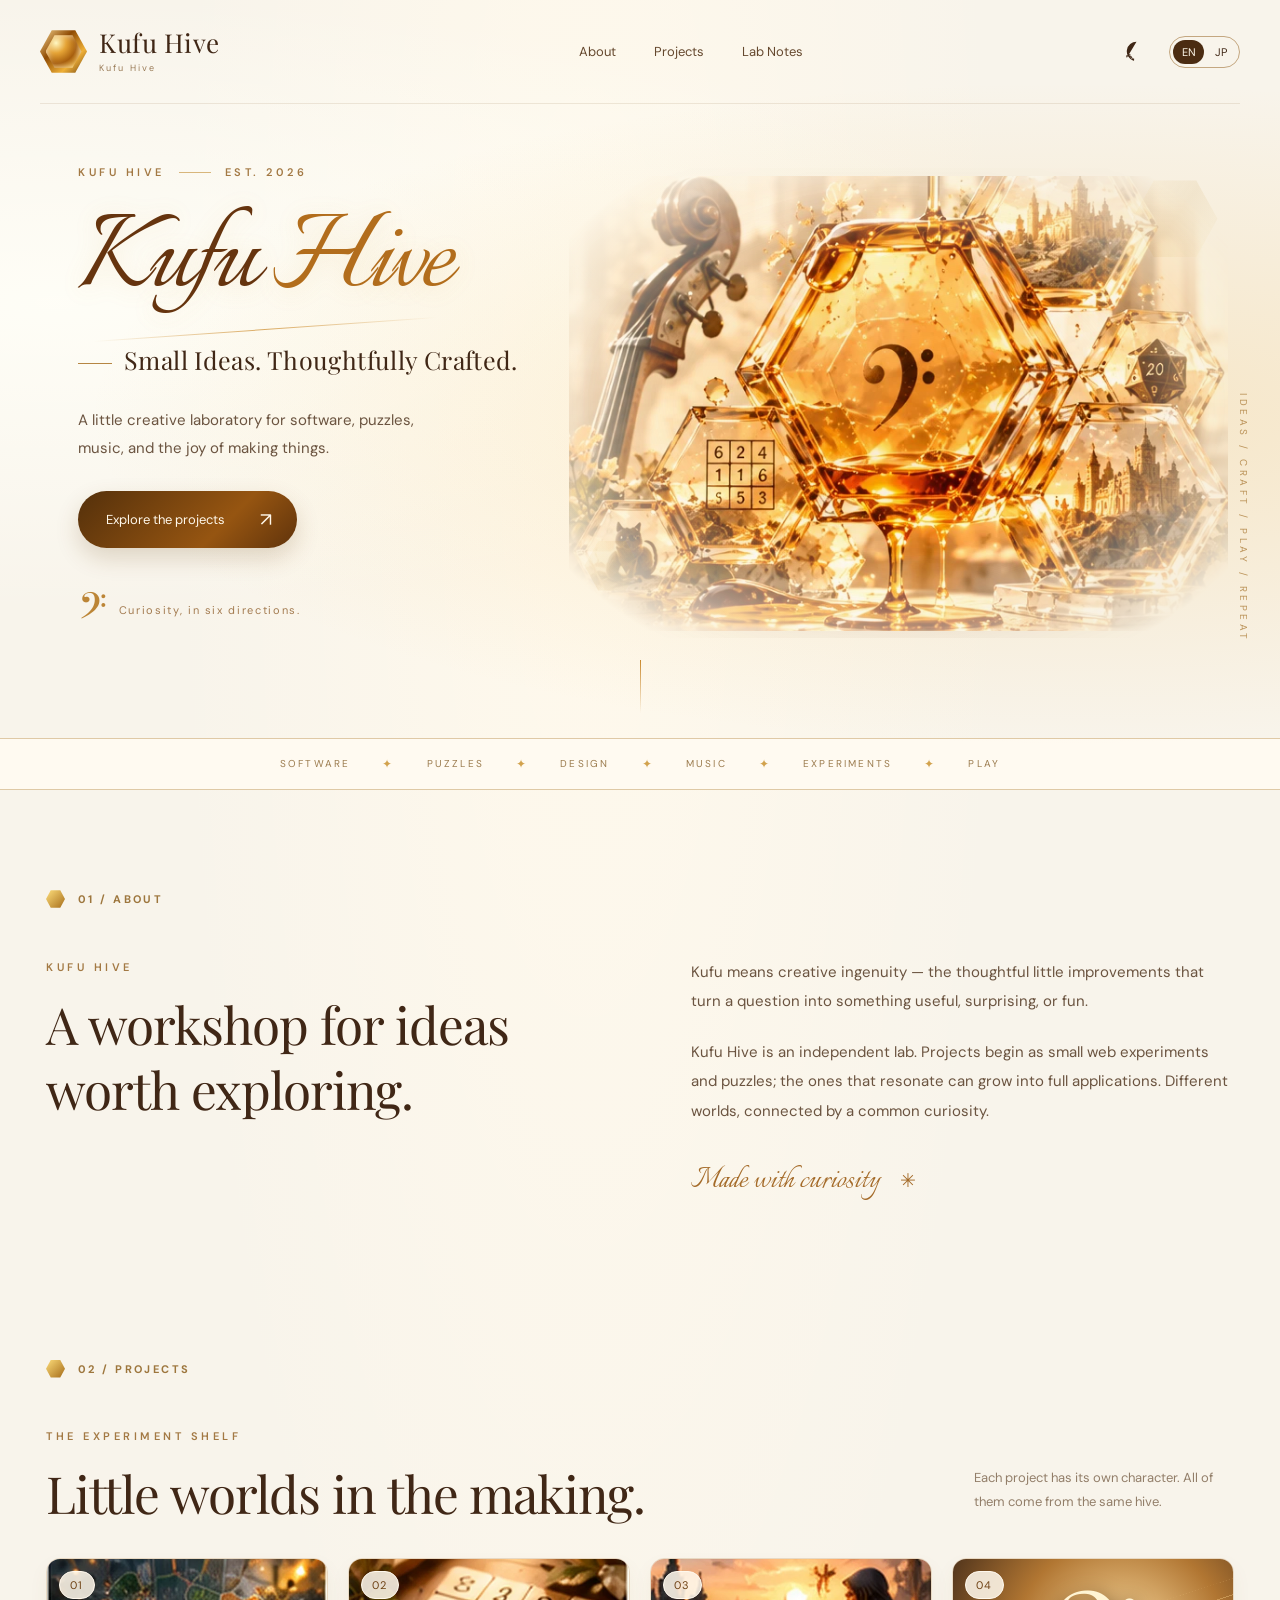
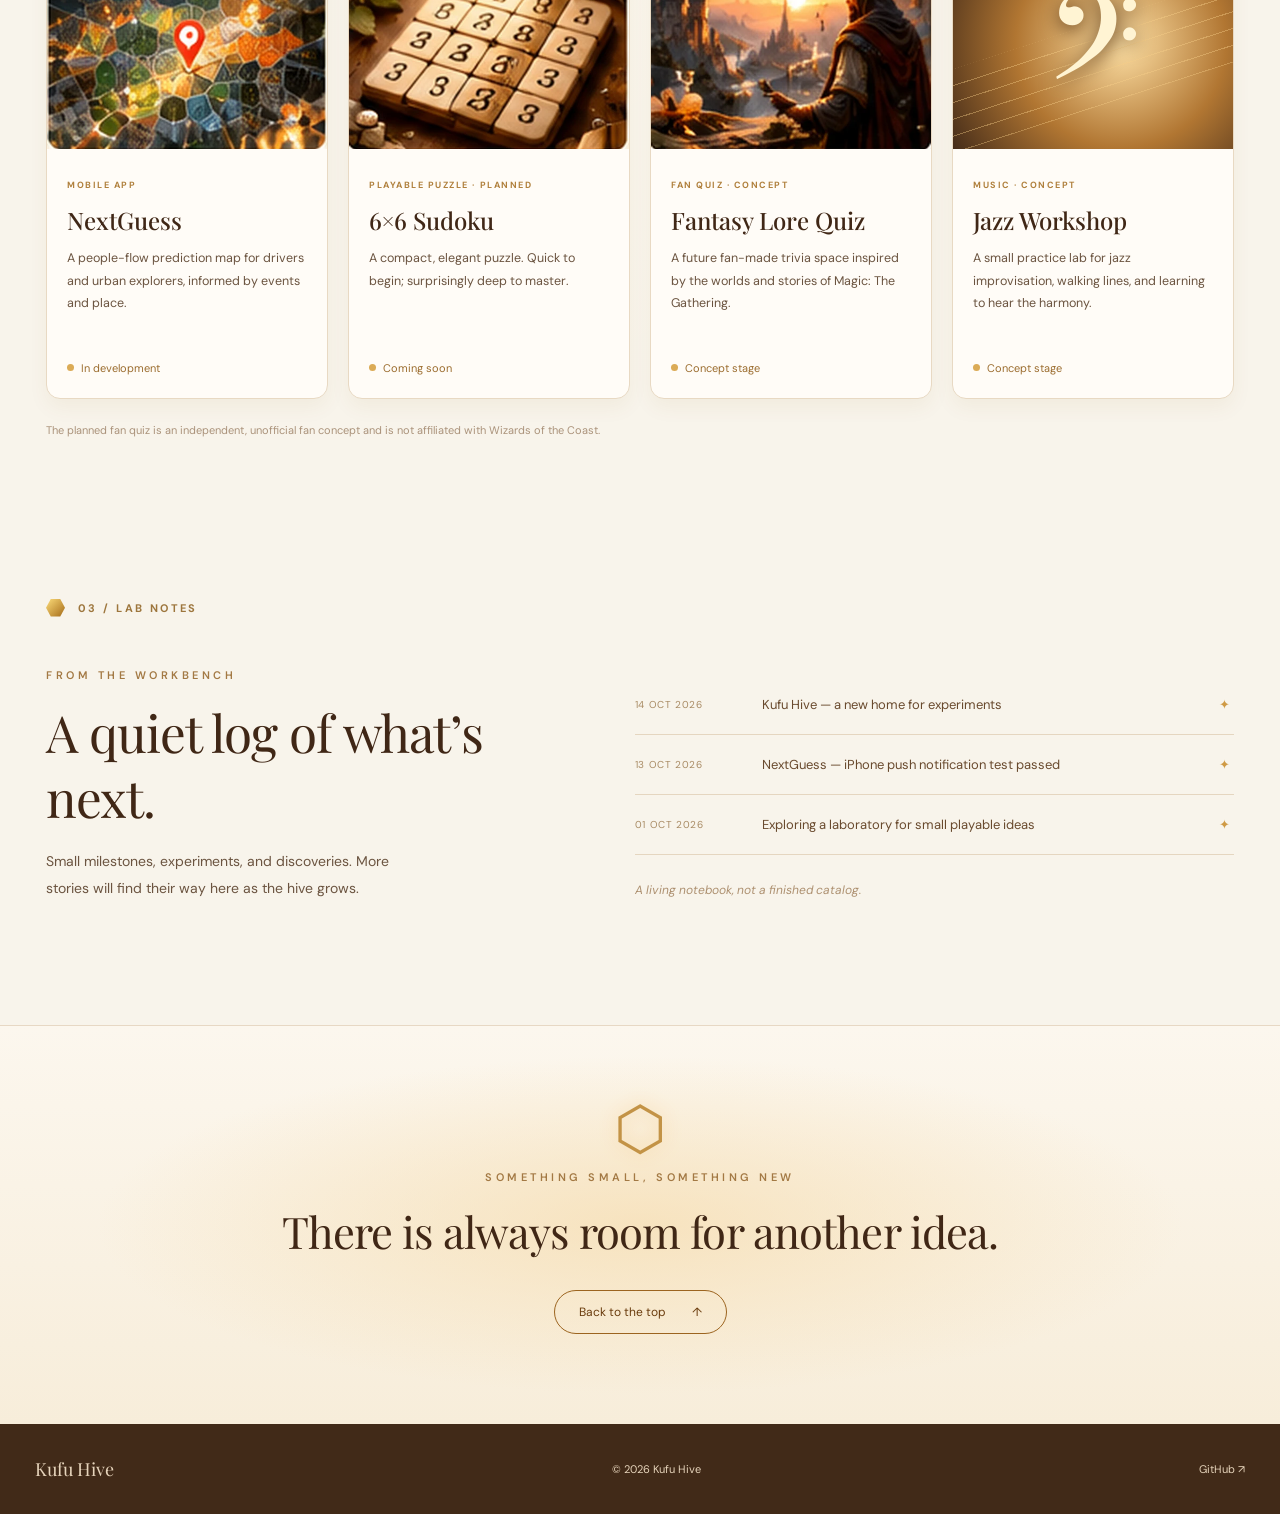
==== preview/index.html @ 60b76a2e "Unify preview site branding as Kufu Hive" ====
<!DOCTYPE html>

<html lang="en">
<head>
<meta charset="utf-8"/>
<meta content="width=device-width,initial-scale=1,viewport-fit=cover" name="viewport"/>
<meta content="#f8f3e9" name="theme-color"/>
<meta content="Kufu Hive — a small independent creative lab exploring software, puzzles, music, and play. By Kufu Hive." name="description"/>
<meta content="Kufu Hive — Small Ideas. Thoughtfully Crafted." property="og:title"/>
<meta content="Software, puzzles, music, and play, crafted with curiosity." property="og:description"/>
<title>Kufu Hive — Kufu Hive</title>
<link href="./style.css" rel="stylesheet"/>
<script defer="" src="./script.js"></script>
</head>
<body>
<a class="skip-link" href="#main">Skip to content</a>
<div class="site-wrap" id="top">
<header class="site-header">
<a aria-label="Kufu Hive Home" class="brand" href="#top">
<span aria-hidden="true" class="brand-mark"><span></span></span>
<span><span class="brand-name">Kufu Hive</span><small>Kufu Hive</small></span>
</a>
<nav aria-label="Primary navigation" class="top-nav">
<a class="translation-target" data-i18n="navAbout" data-jp="ラボについて" href="#about">About</a>
<a class="translation-target" data-i18n="navProjects" data-jp="作品" href="#projects">Projects</a>
<a class="translation-target" data-i18n="navNotes" data-jp="開発ノート" href="#notes">Lab Notes</a>
</nav>
<div class="header-actions">
<a aria-label="GitHub profile" class="github-link" href="https://github.com/anmi2" rel="noopener noreferrer" target="_blank"><svg aria-hidden="true" fill="currentColor" height="21" viewbox="0 0 24 24" width="21"><path d="M12 .9a11.1 11.1 0 0 0-3.5 21.63c.56.1.76-.24.76-.54v-2.12c-3.09.67-3.75-1.32-3.75-1.32-.5-1.28-1.24-1.62-1.24-1.62-1.01-.7.08-.69.08-.69 1.12.08 1.71 1.15 1.71 1.15 1 .1.17 1.53 1.16 1.89 1.53.2-.73.57-1.22 1.04-1.5-2.47-.28-5.07-1.23-5.07-5.49 0-1.21.43-2.2 1.14-2.98-.12-.28-.5-1.41.11-2.94 0 0 .93-.3 3.05 1.14a10.61 10.61 0 0 1 5.55 0c2.12-1.44 3.05-1.14 3.05-1.14.61 1.53.23 2.66.11 2.94.71.78 1.14 1.77 1.14 2.98 0 4.27-2.6 5.2-5.08 5.48.59.51 1.12 1.5 1.12 3.03v2.55c0 .3.2.65.77.54A11.1 11.1 0 0 0 12 .9Z"></path></svg></a>

<span aria-label="Hover or tap English text for Japanese translation" class="hint-caption" title="Hover or tap text to see its Japanese translation">EN · JP</span></div>
</header>
<main id="main">
<section aria-labelledby="hero-title" class="hero">
<div aria-hidden="true" class="hero-glow"></div>
<div class="hero-copy">
<p class="eyebrow">KUFU HIVE <span class="eyebrow-line"></span> EST. 2026</p>
<h1 class="script-logo" id="hero-title">Kufu <em>Hive</em><span aria-hidden="true" class="logo-tail"></span></h1>
<div class="tagline-line"><span></span><p aria-label="Small Ideas. Thoughtfully Crafted. — tap for Japanese translation" class="translation-target" data-jp="小さな発想を、丁寧に形にする" role="button" tabindex="0">Small Ideas. Thoughtfully Crafted.</p></div>
<p aria-label="A little creative laboratory for software, puzzles, music, and the joy of making things. — tap for Japanese translation" class="hero-intro translation-target" data-i18n="heroIntro" data-jp="ソフトウェア、パズル、音楽、ものづくりを楽しむ小さな創作実験室" role="button" tabindex="0">A little creative laboratory for software, puzzles, music, and the joy of making things.</p>
<a class="primary-cta" href="#projects"><span data-i18n="explore" title="作品を見る">Explore the projects</span><span aria-hidden="true">↗</span></a>
<p aria-label="𝄢 Curiosity, in six directions. — tap for Japanese translation" class="hero-annotation translation-target" data-jp="英語を主役に、日本語は小さな読み解きとして添えています" role="button" tabindex="0"><span aria-hidden="true" class="annotation-clef">𝄢</span> <span aria-label="Curiosity, in six directions. — tap for Japanese translation" class="translation-target" data-i18n="heroAnnotation" data-jp="好奇心は六方向へ" role="button" tabindex="0">Curiosity, in six directions.</span></p>
</div>
<div aria-label="Golden glass hexagons filled with amber honey, flowers, and a musical motif" class="hero-visual">
<div class="visual-halo"></div><img alt="Translucent amber glass hexagons with honey and a double bass scroll" fetchpriority="high" height="489" src="./assets/amber-hive-art.webp" width="708"/>
<span aria-hidden="true" class="visual-hex one"></span><span aria-hidden="true" class="visual-hex two"></span>
<p class="visual-side-note">IDEAS / CRAFT / PLAY / REPEAT</p>
</div>
<span aria-hidden="true" class="hero-bottom-line"></span>
</section>
<div aria-hidden="true" class="ticker"><span>SOFTWARE</span><i>✦</i><span>PUZZLES</span><i>✦</i><span>DESIGN</span><i>✦</i><span>MUSIC</span><i>✦</i><span>EXPERIMENTS</span><i>✦</i><span>PLAY</span></div>
<section aria-labelledby="about-title" class="section about" id="about">
<div class="section-label"><span aria-hidden="true" class="tiny-hex"></span><span>01 / <span aria-label="About — tap for Japanese translation" class="translation-target" data-i18n="navAbout" data-jp="ラボについて" role="button" tabindex="0">About</span></span></div>
<div class="about-grid">
<div><p class="overline">KUFU HIVE</p><h2 aria-label="A workshop for ideas worth exploring. — tap for Japanese translation" class="translation-target" data-i18n="aboutHeading" data-jp="探る価値のある発想を育てる工房" id="about-title" role="button" tabindex="0">A workshop for ideas worth exploring.</h2></div>
<div class="about-body"><p aria-label="Kufu means creative ingenuity — the thoughtful little improvements that turn a question into something useful, surprising, or fun. — tap for Japanese translation" class="translation-target" data-i18n="aboutP1" data-jp="「工夫」とは、問いを役立つものや意外な発見、遊びへ変えていく小さな知恵" role="button" tabindex="0">Kufu means creative ingenuity — the thoughtful little improvements that turn a question into something useful, surprising, or fun.</p><p aria-label="Kufu Hive is an independent lab. Projects begin as small web experiments and puzzles; the ones that resonate can grow into full applications. Different worlds, connected by a common curiosity. — tap for Japanese translation" class="translation-target" data-i18n="aboutP2" data-jp="Kufu Hiveは独立した実験室です。小さなWeb作品やパズルから始め、手応えのあるものをアプリへ。作品ごとに違う世界観を持ちながら、好奇心でつながっています" role="button" tabindex="0">Kufu Hive is an independent lab. Projects begin as small web experiments and puzzles; the ones that resonate can grow into full applications. Different worlds, connected by a common curiosity.</p><div class="about-signature">Made with curiosity <span aria-hidden="true">✳</span></div></div>
</div>
</section>
<section aria-labelledby="projects-title" class="section projects" id="projects">
<div class="section-label"><span aria-hidden="true" class="tiny-hex"></span><span>02 / <span aria-label="Projects — tap for Japanese translation" class="translation-target" data-i18n="navProjects" data-jp="作品" role="button" tabindex="0">Projects</span></span></div>
<div class="section-heading"><div><p aria-label="THE EXPERIMENT SHELF — tap for Japanese translation" class="overline translation-target" data-i18n="projectsOverline" data-jp="実験の棚" role="button" tabindex="0">THE EXPERIMENT SHELF</p><h2 aria-label="Little worlds in the making. — tap for Japanese translation" class="translation-target" data-i18n="projectsHeading" data-jp="生まれつつある小さな世界" id="projects-title" role="button" tabindex="0">Little worlds in the making.</h2></div><p aria-label="Each project has its own character. All of them come from the same hive. — tap for Japanese translation" class="translation-target" data-i18n="projectsSub" data-jp="それぞれ違う個性、同じ巣から生まれる作品" role="button" tabindex="0">Each project has its own character. All of them come from the same hive.</p></div>
<div class="project-grid">
<article class="project-card project-map"><div class="project-art"><img alt="A glowing city map and hexagonal location pattern" loading="lazy" src="./assets/nextguess.webp"/><span class="project-number">01</span></div><div class="project-info"><span aria-label="MOBILE APP — tap for Japanese translation" class="project-kind translation-target" data-i18n="kindApp" data-jp="モバイルアプリ" role="button" tabindex="0">MOBILE APP</span><h3 aria-label="NextGuess — tap for Japanese translation" class="translation-target" data-jp="人流予測" role="button" tabindex="0">NextGuess</h3><p aria-label="A people-flow prediction map for drivers and urban explorers, informed by events and place. — tap for Japanese translation" class="translation-target" data-i18n="nextguessDesc" data-jp="イベントを手がかりに、人の流れを予測する地図" role="button" tabindex="0">A people-flow prediction map for drivers and urban explorers, informed by events and place.</p><span class="status"><span class="dot"></span><span aria-label="In development — tap for Japanese translation" class="translation-target" data-i18n="inDevelopment" data-jp="開発中" role="button" tabindex="0">In development</span></span></div></article>
<article class="project-card project-sudoku"><div class="project-art"><img alt="A warm wooden number puzzle board" loading="lazy" src="./assets/sudoku.webp"/><span class="project-number">02</span></div><div class="project-info"><span aria-label="PLAYABLE PUZZLE · PLANNED — tap for Japanese translation" class="project-kind translation-target" data-i18n="kindPuzzle" data-jp="数独・企画中" role="button" tabindex="0">PLAYABLE PUZZLE · PLANNED</span><h3 aria-label="6×6 Sudoku — tap for Japanese translation" class="translation-target" data-jp="6×6数独" role="button" tabindex="0">6×6 Sudoku</h3><p aria-label="A compact, elegant puzzle. Quick to begin; surprisingly deep to master. — tap for Japanese translation" class="translation-target" data-i18n="sudokuDesc" data-jp="小さく始めて、深く考える6×6の数独" role="button" tabindex="0">A compact, elegant puzzle. Quick to begin; surprisingly deep to master.</p><span class="status"><span class="dot"></span><span aria-label="Coming soon — tap for Japanese translation" class="translation-target" data-i18n="comingSoon" data-jp="準備中" role="button" tabindex="0">Coming soon</span></span></div></article>
<article class="project-card project-quiz"><div class="project-art"><img alt="A fantasy landscape with a cloaked traveler" loading="lazy" src="./assets/mtg.webp"/><span class="project-number">03</span></div><div class="project-info"><span aria-label="FAN QUIZ · CONCEPT — tap for Japanese translation" class="project-kind translation-target" data-i18n="kindQuiz" data-jp="ファンクイズ・構想" role="button" tabindex="0">FAN QUIZ · CONCEPT</span><h3 aria-label="Fantasy Lore Quiz — tap for Japanese translation" class="translation-target" data-jp="ファンタジー世界観クイズ" role="button" tabindex="0">Fantasy Lore Quiz</h3><p aria-label="A future fan-made trivia space inspired by the worlds and stories of Magic: The Gathering. — tap for Japanese translation" class="translation-target" data-i18n="quizDesc" data-jp="MTGの物語と世界観を題材にした非公式クイズ構想" role="button" tabindex="0">A future fan-made trivia space inspired by the worlds and stories of Magic: The Gathering.</p><span class="status"><span class="dot"></span><span aria-label="Concept stage — tap for Japanese translation" class="translation-target" data-i18n="concept" data-jp="構想中" role="button" tabindex="0">Concept stage</span></span></div></article>
<article class="project-card project-music"><div class="project-art music-art"><span aria-hidden="true" class="large-clef">𝄢</span><span aria-hidden="true" class="staff"></span><span class="project-number">04</span></div><div class="project-info"><span aria-label="MUSIC · CONCEPT — tap for Japanese translation" class="project-kind translation-target" data-i18n="kindMusic" data-jp="音楽・構想" role="button" tabindex="0">MUSIC · CONCEPT</span><h3 aria-label="Jazz Workshop — tap for Japanese translation" class="translation-target" data-jp="ジャズ練習室" role="button" tabindex="0">Jazz Workshop</h3><p aria-label="A small practice lab for jazz improvisation, walking lines, and learning to hear the harmony. — tap for Japanese translation" class="translation-target" data-i18n="musicDesc" data-jp="ウォーキングベースと即興演奏を磨く練習室" role="button" tabindex="0">A small practice lab for jazz improvisation, walking lines, and learning to hear the harmony.</p><span class="status"><span class="dot"></span><span aria-label="Concept stage — tap for Japanese translation" class="translation-target" data-i18n="concept" data-jp="構想中" role="button" tabindex="0">Concept stage</span></span></div></article>
</div>
<p aria-label="The planned fan quiz is an independent, unofficial fan concept and is not affiliated with Wizards of the Coast. — tap for Japanese translation" class="project-disclaimer translation-target" data-i18n="fanNote" data-jp="このファンクイズ構想は非公式の個人企画であり、Wizards of the Coastとの提携はありません" role="button" tabindex="0">The planned fan quiz is an independent, unofficial fan concept and is not affiliated with Wizards of the Coast.</p>
</section>
<section aria-labelledby="notes-title" class="section notes" id="notes"><div class="section-label"><span aria-hidden="true" class="tiny-hex"></span><span>03 / <span aria-label="Lab Notes — tap for Japanese translation" class="translation-target" data-i18n="navNotes" data-jp="開発ノート" role="button" tabindex="0">Lab Notes</span></span></div><div class="notes-grid"><div><p aria-label="FROM THE WORKBENCH — tap for Japanese translation" class="overline translation-target" data-i18n="notesOverline" data-jp="作業机から" role="button" tabindex="0">FROM THE WORKBENCH</p><h2 aria-label="A quiet log of what’s next. — tap for Japanese translation" class="translation-target" data-i18n="notesHeading" data-jp="次の一歩を記録するノート" id="notes-title" role="button" tabindex="0">A quiet log of what’s next.</h2><p aria-label="Small milestones, experiments, and discoveries. More stories will find their way here as the hive grows. — tap for Japanese translation" class="translation-target" data-i18n="notesDescription" data-jp="小さな進捗と発見を記録していきます" role="button" tabindex="0">Small milestones, experiments, and discoveries. More stories will find their way here as the hive grows.</p></div><div class="notes-list"><div class="note"><time datetime="2026-10-14">14 OCT 2026</time><span aria-label="Kufu Hive — a new home for experiments — tap for Japanese translation" class="translation-target" data-i18n="note1" data-jp="実験の新しい拠点" role="button" tabindex="0">Kufu Hive — a new home for experiments</span><span aria-hidden="true" class="note-arrow">✦</span></div><div class="note"><time datetime="2026-10-13">13 OCT 2026</time><span aria-label="NextGuess — iPhone push notification test passed — tap for Japanese translation" class="translation-target" data-i18n="note2" data-jp="iPhone通知の実機検証成功" role="button" tabindex="0">NextGuess — iPhone push notification test passed</span><span aria-hidden="true" class="note-arrow">✦</span></div><div class="note"><time datetime="2026-10-01">01 OCT 2026</time><span aria-label="Exploring a laboratory for small playable ideas — tap for Japanese translation" class="translation-target" data-i18n="note3" data-jp="小さなWeb作品の実験室を構想" role="button" tabindex="0">Exploring a laboratory for small playable ideas</span><span aria-hidden="true" class="note-arrow">✦</span></div><p aria-label="A living notebook, not a finished catalog. — tap for Japanese translation" class="notes-foot translation-target" data-i18n="notesFoot" data-jp="完成品の目録ではなく、育っていく記録" role="button" tabindex="0">A living notebook, not a finished catalog.</p></div></div></section>
<section aria-label="Closing message" class="closing"><div aria-hidden="true" class="closing-honey">⬡</div><p class="overline">SOMETHING SMALL, SOMETHING NEW</p><h2 aria-label="There is always room for another idea. — tap for Japanese translation" class="translation-target" data-i18n="closingHeading" data-jp="次の発想を迎える余白" role="button" tabindex="0">There is always room for another idea.</h2><a class="secondary-cta" href="#top"><span data-i18n="backToTop" title="先頭に戻る">Back to the top</span> ↑</a></section>
</main>
<footer class="site-footer"><a class="footer-brand" href="#top">Kufu Hive</a><span>© 2026 Kufu Hive</span><a href="https://github.com/anmi2" rel="noopener noreferrer" target="_blank">GitHub ↗</a></footer>
</div>
</body>
</html>
---- preview/style.css ----
@import url('https://fonts.googleapis.com/css2?family=DM+Sans:wght@400;500;600;700&family=Italianno&family=Playfair+Display:wght@400;500;600&display=swap');
:root{--cream:#f8f4eb;--paper:#fffcf6;--cocoa:#402716;--text:#6b5440;--muted:#927e69;--line:#ddcbb1;--honey:#c9882c;--dark-honey:#7b430c;--amber:#f1b74e;--shadow:0 24px 70px rgba(113,68,26,.10);font-synthesis:none}
*{box-sizing:border-box}html{scroll-behavior:smooth}body{margin:0;background:var(--cream);color:var(--cocoa);font-family:'DM Sans',Arial,sans-serif;-webkit-font-smoothing:antialiased}button,a{font:inherit}a{color:inherit;text-decoration:none}button{cursor:pointer}img{display:block;max-width:100%}::selection{background:#f0c576;color:#3b2416}.skip-link{position:absolute;z-index:100;top:-80px;left:12px;background:white;padding:12px}.skip-link:focus{top:8px}.site-wrap{overflow:hidden;background:radial-gradient(ellipse at 46% 14%,#fff9ec 0%,transparent 43%),var(--cream)}
.site-header{position:relative;z-index:4;width:min(1320px,calc(100% - 80px));margin:auto;height:104px;display:flex;align-items:center;justify-content:space-between;border-bottom:1px solid rgba(121,80,38,.12);gap:26px}.brand{display:flex;gap:12px;align-items:center;min-width:215px}.brand-mark{position:relative;width:47px;aspect-ratio:1;display:grid;place-items:center;filter:drop-shadow(0 4px 6px #a8753448);clip-path:polygon(25% 5%,75% 5%,100% 50%,75% 95%,25% 95%,0% 50%);background:linear-gradient(135deg,#ffe09a,#8f4b04 38%,#efb037 70%,#60350c)}.brand-mark span{width:36px;height:36px;clip-path:inherit;background:radial-gradient(circle at 28% 25%,#fff8c3 0%,#e5a335 27%,#a75e0d 55%,#f7c655 82%);box-shadow:inset 0 0 8px white}.brand-name{font-family:'Playfair Display',Georgia,serif;font-size:26px;letter-spacing:.02em;display:block;line-height:1.1}.brand small{display:block;letter-spacing:.24em;font-size:9px;margin-top:5px;color:#997b57}.top-nav{display:flex;align-items:center;gap:38px;font-size:13px;color:#65482e}.top-nav a{border-bottom:1px solid transparent;padding:14px 0;transition:color .2s,border-color .2s}.top-nav a:hover,.top-nav a:focus-visible{color:var(--honey);border-color:var(--honey)}.header-actions{display:flex;align-items:center;gap:22px}.github-link{display:flex}.lang-switch{display:flex;border:1px solid #c4a780;border-radius:100px;padding:3px;gap:1px}.lang-switch button{border:0;background:transparent;color:var(--cocoa);font-size:11px;min-width:31px;padding:5px 8px;border-radius:50px}.lang-switch button[aria-pressed=true]{background:#4b2c12;color:#fff9eb}
.hero{position:relative;width:min(1400px,100%);margin:0 auto;min-height:620px;display:grid;grid-template-columns:44% 56%;align-items:center;padding:50px 4.1% 85px}.hero-glow{position:absolute;inset:-160px -30% -60px -25%;z-index:0;pointer-events:none;background:radial-gradient(ellipse at 70% 55%,rgba(240,183,79,.23),transparent 50%),radial-gradient(ellipse at 19% 42%,rgba(255,254,247,.95),transparent 44%)}.hero-copy{position:relative;z-index:2;padding:0 0 20px 2vw}.eyebrow,.overline{font-size:11px;letter-spacing:.32em;font-weight:600;color:#a37944}.eyebrow{display:flex;align-items:center;gap:14px}.eyebrow-line{display:inline-block;width:32px;height:1px;background:#d8b67b}.script-logo{position:relative;font-family:'Italianno','Brush Script MT',cursive;font-weight:400;font-size:clamp(90px,10vw,160px);line-height:.95;letter-spacing:-.035em;margin:24px 0 6px;white-space:nowrap;color:#66340e;text-shadow:0 3px 25px rgba(217,159,72,.18)}.script-logo em{font-style:normal;color:#b26d1c}.logo-tail{position:absolute;left:3%;bottom:-5px;width:70%;height:1px;transform:rotate(-4deg);background:linear-gradient(90deg,transparent,#daaa62,transparent)}.tagline-line{display:flex;align-items:center;gap:12px}.tagline-line>span{width:34px;height:1px;background:#b68643;flex:none}.tagline-line p{font-family:'Playfair Display',Georgia,serif;font-size:clamp(17px,2vw,25px);margin:12px 0 20px;letter-spacing:.015em}.hero-intro{max-width:360px;font-size:15px;line-height:1.9;color:var(--text);margin:10px 0 28px}.primary-cta{display:inline-flex;align-items:center;gap:35px;padding:16px 25px 16px 28px;color:#fff8eb;border-radius:100px;background:linear-gradient(135deg,#54300b,#965511 65%,#60330b);box-shadow:0 10px 23px #6b400b30;transition:transform .2s,box-shadow .2s;font-size:13px}.primary-cta:hover{transform:translateY(-3px);box-shadow:0 15px 30px #6b400b48}.primary-cta span:last-child{font-size:19px}.hero-annotation{display:flex;align-items:center;gap:10px;color:#a37b50;font-size:11px;letter-spacing:.15em;margin:40px 0 0}.annotation-clef{font-size:45px;color:#bc8536;line-height:1}.hero-visual{position:relative;z-index:1;min-width:0;display:flex;align-items:center;justify-content:center;height:490px}.visual-halo{position:absolute;inset:5% 0;border-radius:50%;background:radial-gradient(ellipse,#f3cc8373 0,transparent 67%);filter:blur(16px)}.hero-visual img{position:relative;width:100%;max-width:770px;height:470px;object-fit:contain;filter:drop-shadow(0 25px 33px rgba(119,75,22,.14));mix-blend-mode:multiply;mask-image:radial-gradient(ellipse 61% 62% at center,#000 51%,transparent 100%)}.visual-hex{position:absolute;clip-path:polygon(25% 5%,75% 5%,100% 50%,75% 95%,25% 95%,0 50%);border:0;background:linear-gradient(125deg,#ffebbb55,#c68d2940,#fff7d044);opacity:.4}.visual-hex.one{width:85px;height:85px;top:18px;right:10px}.visual-hex.two{width:55px;height:55px;bottom:55px;left:15px}.visual-side-note{position:absolute;right:-5%;top:48%;writing-mode:vertical-rl;font-size:10px;letter-spacing:.35em;color:#bb9359}.hero-bottom-line{position:absolute;bottom:25px;left:50%;width:1px;height:53px;background:linear-gradient(var(--honey),transparent)}
.ticker{display:flex;gap:clamp(13px,2.5vw,45px);align-items:center;justify-content:center;white-space:nowrap;overflow:hidden;border-top:1px solid #dfc9a6;border-bottom:1px solid #dfc9a6;padding:17px 24px;background:#fffaf1;color:#9b7b4e;font-size:10px;letter-spacing:.22em}.ticker i{font-style:normal;color:#d2a24d;font-size:12px}
.section{max-width:1260px;margin:auto;padding:100px 36px 50px;scroll-margin-top:35px}.section-label{display:flex;align-items:center;gap:13px;font-size:11px;text-transform:uppercase;letter-spacing:.22em;font-weight:700;color:#9d763d;margin-bottom:40px}.tiny-hex{width:19px;aspect-ratio:1;clip-path:polygon(25% 4%,75% 4%,100% 50%,75% 96%,25% 96%,0 50%);background:linear-gradient(135deg,#ffdf7c,#a46a17)}.about-grid{display:grid;grid-template-columns:1fr 1fr;gap:clamp(45px,8vw,160px)}h2{font-family:'Playfair Display',Georgia,serif;font-weight:400;font-size:clamp(34px,4vw,55px);line-height:1.27;letter-spacing:-.02em;margin:18px 0}.about-body{padding-top:9px;font-size:15px;color:var(--text);line-height:1.95}.about-body p{margin:0 0 22px}.about-signature{font-family:'Italianno',cursive;font-size:34px;color:#a46a28;margin-top:20px}.about-signature span{font:19px sans-serif;margin-left:14px}
.projects{padding-top:95px}.section-heading{display:flex;align-items:end;justify-content:space-between;gap:30px;margin-bottom:32px}.section-heading h2{margin-bottom:0}.section-heading>p{max-width:260px;color:var(--muted);font-size:13px;line-height:1.8}.project-grid{display:grid;grid-template-columns:repeat(4,minmax(0,1fr));gap:20px}.project-card{overflow:hidden;border-radius:14px;background:#fffcf7;border:1px solid #e8d9c3;box-shadow:0 9px 20px rgba(131,83,26,.055);transition:transform .2s,box-shadow .2s}.project-card:hover{transform:translateY(-5px);box-shadow:var(--shadow)}.project-art{height:190px;position:relative;overflow:hidden;background:#cfb38a}.project-art img{width:100%;height:100%;object-fit:cover;transition:transform .4s}.project-card:hover img{transform:scale(1.055)}.project-number{position:absolute;top:12px;left:12px;background:#fff8ecde;border:1px solid #fff8ed;border-radius:40px;padding:6px 10px;font-size:11px;color:#6e4114;letter-spacing:.12em}.project-info{padding:23px 20px 22px}.project-kind{font-size:9px;letter-spacing:.17em;font-weight:700;color:#b0803d}.project-info h3{font-family:'Playfair Display',Georgia,serif;font-size:24px;font-weight:500;margin:11px 0}.project-info p{font-size:12.5px;color:var(--text);line-height:1.8;min-height:90px;margin:0 0 18px}.status{display:inline-flex;align-items:center;gap:7px;color:#9b6c2e;font-size:11px}.dot{width:7px;height:7px;border-radius:50%;background:#dbab56}.music-art{background:radial-gradient(circle at 60% 44%,#ffe2a7,#b17632 53%,#452c19);display:grid;place-items:center}.large-clef{font-family:Georgia,serif;font-size:150px;color:#fff4d3;z-index:1;text-shadow:0 4px 19px #63401c}.staff{position:absolute;left:-10%;top:35%;width:120%;height:80px;transform:rotate(-18deg);background:repeating-linear-gradient(to bottom,transparent 0 15px,#f7cf8965 15px 16px)}.project-disclaimer{font-size:11px;color:#aa927a;margin-top:24px}
.notes{padding-bottom:110px}.notes-grid{display:grid;grid-template-columns:1fr 1.3fr;gap:clamp(45px,10vw,130px)}.notes-grid>div:first-child>p:not(.overline){max-width:360px;color:var(--text);font-size:14px;line-height:1.9}.notes-list{padding-top:18px}.note{display:grid;grid-template-columns:115px 1fr 15px;align-items:center;gap:12px;border-bottom:1px solid #e5d6c0;padding:21px 0;color:#694a2e;font-size:13px}.note time{font-size:10px;letter-spacing:.06em;color:#a88a63}.note-arrow{color:#cf9a45}.notes-foot{font-size:12px;font-style:italic;color:#ad9070;margin-top:27px}
.closing{text-align:center;position:relative;padding:73px 20px 90px;background:radial-gradient(ellipse at center,#f6ddb0b9,transparent 60%),linear-gradient(#fcf7ee,#f7edda);border-top:1px solid #e7d8c4}.closing-honey{font-size:60px;color:#c39346;line-height:1;margin-bottom:10px;text-shadow:0 0 18px #f8d39a}.closing h2{font-size:clamp(29px,3.4vw,46px);margin:20px 0 30px}.secondary-cta{display:inline-flex;align-items:center;gap:26px;padding:13px 24px;border:1px solid #9c641f;border-radius:60px;font-size:12px;color:#6a3c0d;transition:background .2s}.secondary-cta:hover{background:#fff2d8}.site-footer{display:flex;justify-content:space-between;align-items:center;gap:15px;padding:33px max(35px,calc((100vw - 1250px)/2));background:#412a18;color:#e6d4bb;font-size:11px}.footer-brand{font-family:'Playfair Display',Georgia,serif;font-size:18px}.footer-brand span{font-family:'DM Sans',Arial,sans-serif;font-size:10px;letter-spacing:.08em;color:#b59a79}
@media(max-width:1050px){.site-header{width:calc(100% - 52px)}.top-nav{gap:19px}.hero{grid-template-columns:48% 52%;min-height:560px}.hero-visual{height:430px}.hero-visual img{height:420px}.script-logo{font-size:clamp(80px,10.5vw,130px)}.project-grid{grid-template-columns:repeat(2,minmax(0,1fr))}.project-info p{min-height:60px}.project-art{height:220px}}
@media(max-width:700px){.site-header{width:calc(100% - 32px);height:auto;min-height:84px;flex-wrap:wrap;padding:16px 0 13px;gap:12px}.brand{min-width:0}.brand-mark{width:36px}.brand-mark span{width:28px;height:28px}.brand-name{font-size:21px}.brand small{font-size:8px}.header-actions{gap:13px}.top-nav{order:3;width:100%;justify-content:center;gap:26px;border-top:1px solid #e4d4ba;padding:5px 0 0}.top-nav a{padding:7px 0;font-size:12px}.hero{display:flex;flex-direction:column;padding:54px 18px 54px;min-height:0}.hero-copy{padding:0 5px;width:100%;max-width:540px}.eyebrow{font-size:9px}.script-logo{font-size:clamp(86px,17vw,132px);margin-top:16px}.tagline-line p{font-size:19px}.hero-intro{font-size:14px;max-width:480px}.hero-annotation{margin:22px 0 0}.hero-visual{margin:0;width:100%;height:auto;min-height:285px}.hero-visual img{height:auto;max-height:430px;width:100%}.visual-side-note{right:0;font-size:8px}.hero-bottom-line{bottom:0;height:30px}.ticker{justify-content:flex-start;gap:25px;padding:14px 15px;font-size:9px}.section{padding:70px 22px 34px}.section-label{margin-bottom:22px}.about-grid,.notes-grid{grid-template-columns:1fr;gap:16px}.about-body{padding-top:0}.section-heading{align-items:start;flex-direction:column;gap:5px}.section-heading>p{max-width:none;margin:0 0 14px}.projects{padding-top:70px}.notes{padding-bottom:70px}.note{grid-template-columns:95px 1fr 11px;gap:7px;font-size:12px}.note time{font-size:9px}.site-footer{padding:30px 22px;flex-wrap:wrap}.footer-brand{width:100%}}
@media(max-width:460px){.project-grid{grid-template-columns:1fr;gap:16px}.project-art{height:210px}.project-info p{min-height:0}.script-logo{font-size:clamp(78px,19vw,100px)}.tagline-line p{font-size:16px}.hero{padding-top:43px}.hero-visual{min-height:225px}.github-link svg{width:18px}.lang-switch button{min-width:27px;padding:5px}.top-nav{gap:17px}.brand-name{font-size:19px}.header-actions{gap:9px}.section{padding-left:20px;padding-right:20px}.closing{padding:62px 20px 72px}}
@media(prefers-reduced-motion:reduce){html{scroll-behavior:auto}*,*::before,*::after{transition:none!important;animation:none!important}}

/* V4: global language switch; no per-text translation overlays. */
.lang-switch{flex:none}
.lang-switch button:focus-visible{outline:2px solid #b58032;outline-offset:3px}
html[lang="ja"] body{font-family:'DM Sans',-apple-system,BlinkMacSystemFont,'Hiragino Kaku Gothic ProN','Noto Sans JP',sans-serif}
html[lang="ja"] .project-info p{line-height:1.9}
html[lang="ja"] .hero-intro{line-height:2}
@media(max-width:700px){.lang-switch button{min-width:30px}}
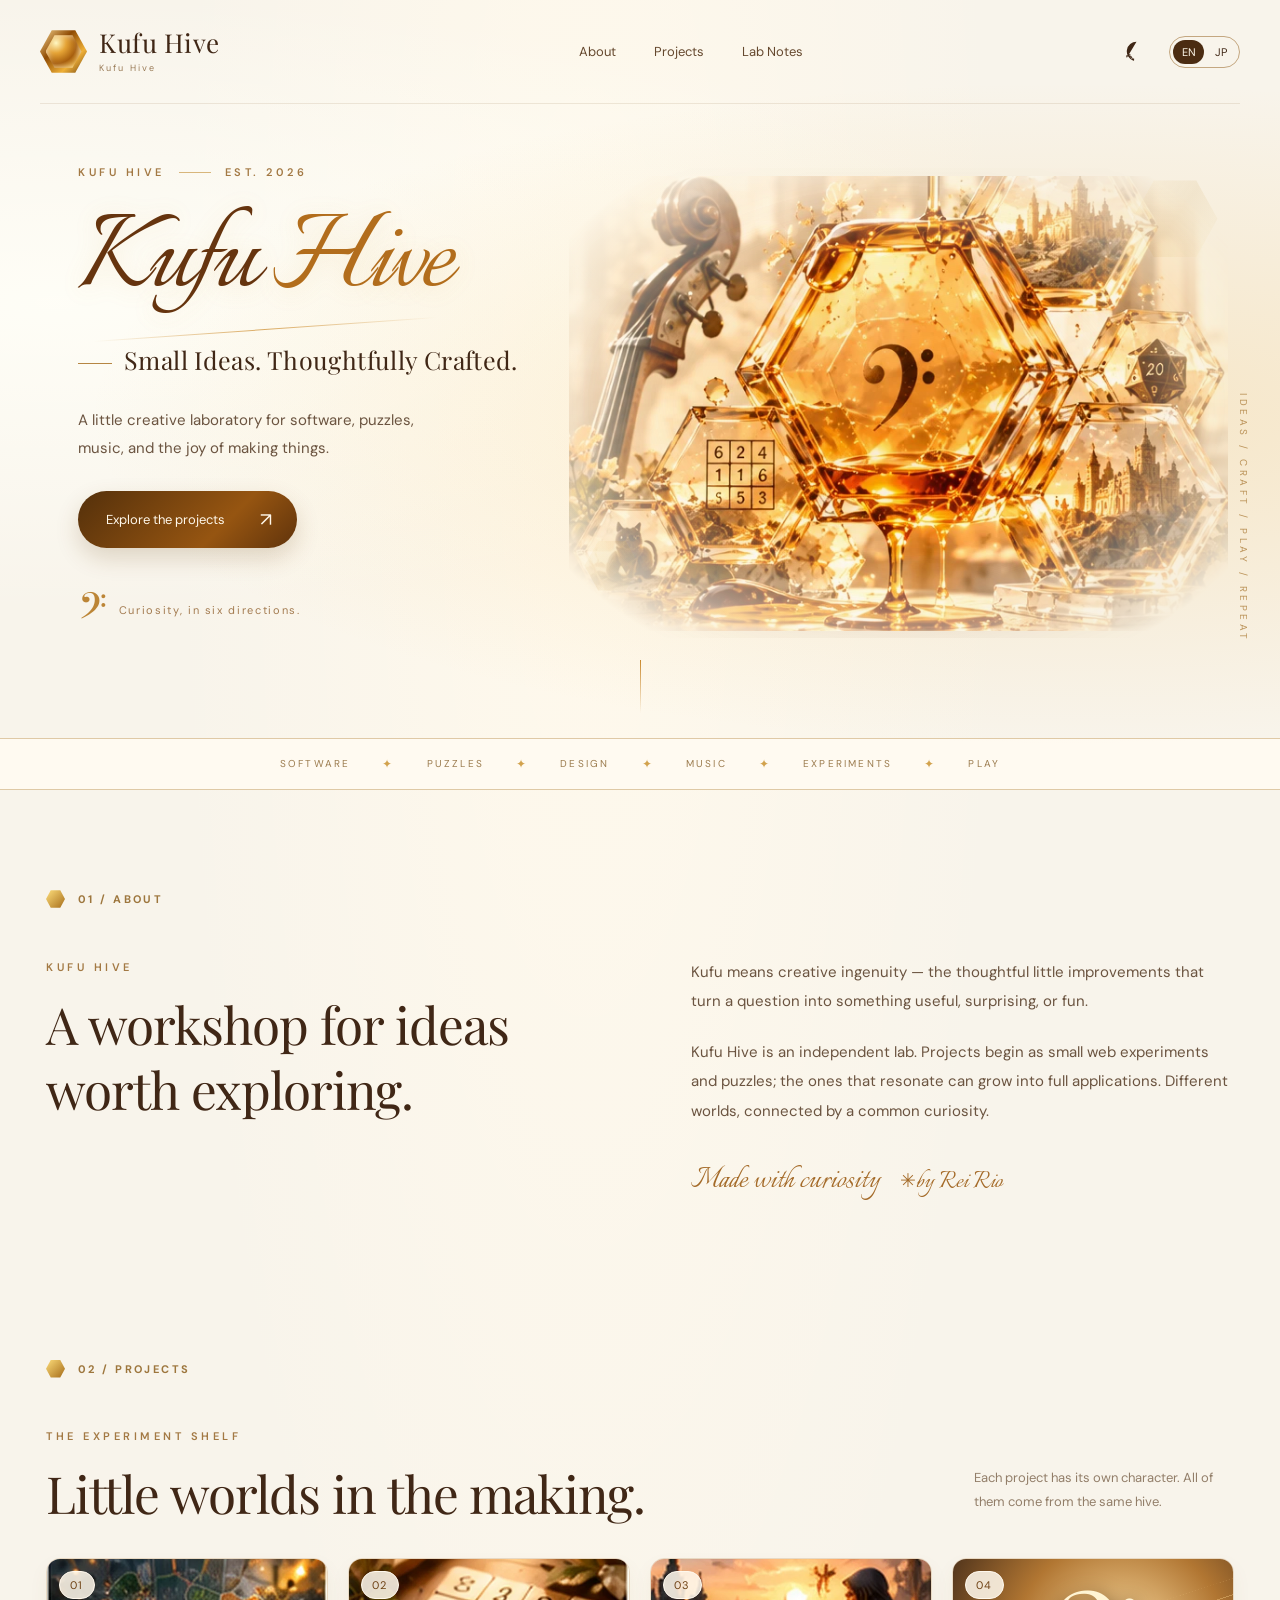
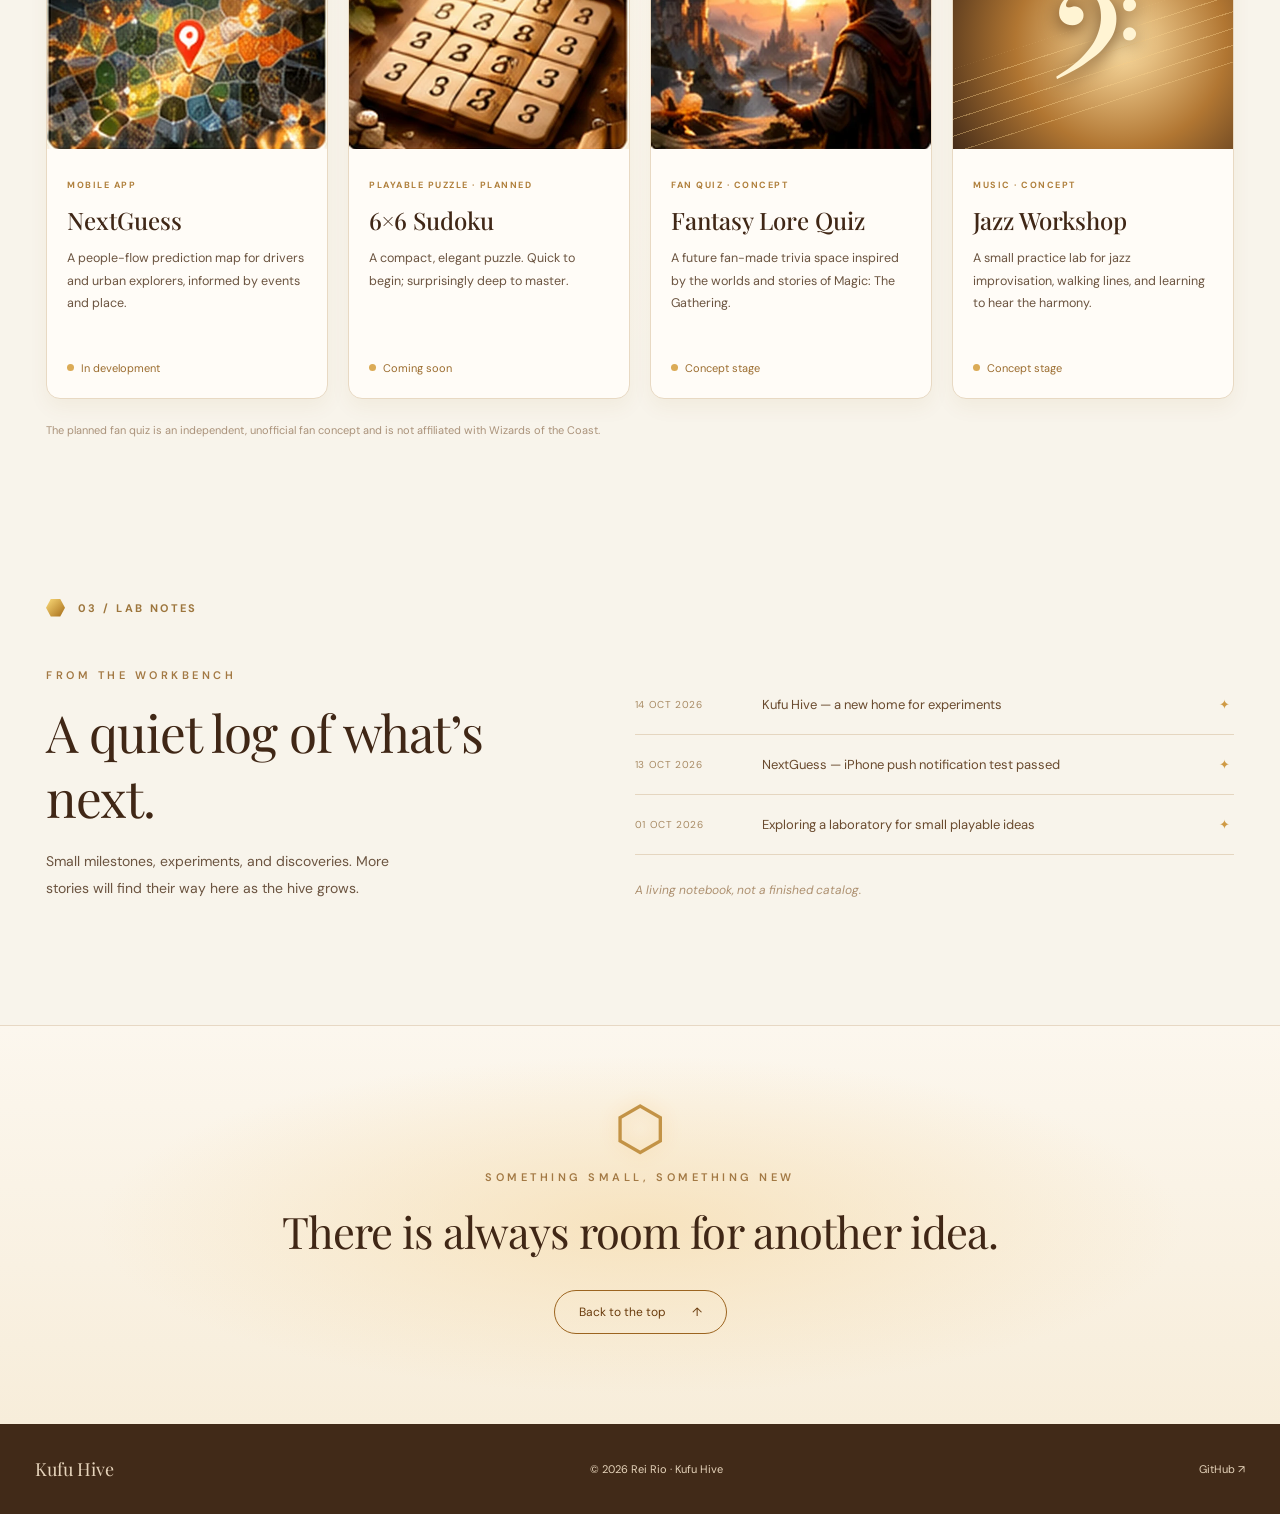
==== commit 41e212bc: "Credit Rei Rio as Kufu Hive creator" ====
--- a/preview/index.html
+++ b/preview/index.html
@@ -53,7 +53,7 @@
 <div class="section-label"><span aria-hidden="true" class="tiny-hex"></span><span>01 / <span aria-label="About — tap for Japanese translation" class="translation-target" data-i18n="navAbout" data-jp="ラボについて" role="button" tabindex="0">About</span></span></div>
 <div class="about-grid">
 <div><p class="overline">KUFU HIVE</p><h2 aria-label="A workshop for ideas worth exploring. — tap for Japanese translation" class="translation-target" data-i18n="aboutHeading" data-jp="探る価値のある発想を育てる工房" id="about-title" role="button" tabindex="0">A workshop for ideas worth exploring.</h2></div>
-<div class="about-body"><p aria-label="Kufu means creative ingenuity — the thoughtful little improvements that turn a question into something useful, surprising, or fun. — tap for Japanese translation" class="translation-target" data-i18n="aboutP1" data-jp="「工夫」とは、問いを役立つものや意外な発見、遊びへ変えていく小さな知恵" role="button" tabindex="0">Kufu means creative ingenuity — the thoughtful little improvements that turn a question into something useful, surprising, or fun.</p><p aria-label="Kufu Hive is an independent lab. Projects begin as small web experiments and puzzles; the ones that resonate can grow into full applications. Different worlds, connected by a common curiosity. — tap for Japanese translation" class="translation-target" data-i18n="aboutP2" data-jp="Kufu Hiveは独立した実験室です。小さなWeb作品やパズルから始め、手応えのあるものをアプリへ。作品ごとに違う世界観を持ちながら、好奇心でつながっています" role="button" tabindex="0">Kufu Hive is an independent lab. Projects begin as small web experiments and puzzles; the ones that resonate can grow into full applications. Different worlds, connected by a common curiosity.</p><div class="about-signature">Made with curiosity <span aria-hidden="true">✳</span></div></div>
+<div class="about-body"><p aria-label="Kufu means creative ingenuity — the thoughtful little improvements that turn a question into something useful, surprising, or fun. — tap for Japanese translation" class="translation-target" data-i18n="aboutP1" data-jp="「工夫」とは、問いを役立つものや意外な発見、遊びへ変えていく小さな知恵" role="button" tabindex="0">Kufu means creative ingenuity — the thoughtful little improvements that turn a question into something useful, surprising, or fun.</p><p aria-label="Kufu Hive is an independent lab. Projects begin as small web experiments and puzzles; the ones that resonate can grow into full applications. Different worlds, connected by a common curiosity. — tap for Japanese translation" class="translation-target" data-i18n="aboutP2" data-jp="Kufu Hiveは独立した実験室です。小さなWeb作品やパズルから始め、手応えのあるものをアプリへ。作品ごとに違う世界観を持ちながら、好奇心でつながっています" role="button" tabindex="0">Kufu Hive is an independent lab. Projects begin as small web experiments and puzzles; the ones that resonate can grow into full applications. Different worlds, connected by a common curiosity.</p><div class="about-signature">Made with curiosity <span aria-hidden="true">✳</span><small class="creator-credit">by Rei Rio</small></div></div>
 </div>
 </section>
 <section aria-labelledby="projects-title" class="section projects" id="projects">
@@ -70,7 +70,7 @@
 <section aria-labelledby="notes-title" class="section notes" id="notes"><div class="section-label"><span aria-hidden="true" class="tiny-hex"></span><span>03 / <span aria-label="Lab Notes — tap for Japanese translation" class="translation-target" data-i18n="navNotes" data-jp="開発ノート" role="button" tabindex="0">Lab Notes</span></span></div><div class="notes-grid"><div><p aria-label="FROM THE WORKBENCH — tap for Japanese translation" class="overline translation-target" data-i18n="notesOverline" data-jp="作業机から" role="button" tabindex="0">FROM THE WORKBENCH</p><h2 aria-label="A quiet log of what’s next. — tap for Japanese translation" class="translation-target" data-i18n="notesHeading" data-jp="次の一歩を記録するノート" id="notes-title" role="button" tabindex="0">A quiet log of what’s next.</h2><p aria-label="Small milestones, experiments, and discoveries. More stories will find their way here as the hive grows. — tap for Japanese translation" class="translation-target" data-i18n="notesDescription" data-jp="小さな進捗と発見を記録していきます" role="button" tabindex="0">Small milestones, experiments, and discoveries. More stories will find their way here as the hive grows.</p></div><div class="notes-list"><div class="note"><time datetime="2026-10-14">14 OCT 2026</time><span aria-label="Kufu Hive — a new home for experiments — tap for Japanese translation" class="translation-target" data-i18n="note1" data-jp="実験の新しい拠点" role="button" tabindex="0">Kufu Hive — a new home for experiments</span><span aria-hidden="true" class="note-arrow">✦</span></div><div class="note"><time datetime="2026-10-13">13 OCT 2026</time><span aria-label="NextGuess — iPhone push notification test passed — tap for Japanese translation" class="translation-target" data-i18n="note2" data-jp="iPhone通知の実機検証成功" role="button" tabindex="0">NextGuess — iPhone push notification test passed</span><span aria-hidden="true" class="note-arrow">✦</span></div><div class="note"><time datetime="2026-10-01">01 OCT 2026</time><span aria-label="Exploring a laboratory for small playable ideas — tap for Japanese translation" class="translation-target" data-i18n="note3" data-jp="小さなWeb作品の実験室を構想" role="button" tabindex="0">Exploring a laboratory for small playable ideas</span><span aria-hidden="true" class="note-arrow">✦</span></div><p aria-label="A living notebook, not a finished catalog. — tap for Japanese translation" class="notes-foot translation-target" data-i18n="notesFoot" data-jp="完成品の目録ではなく、育っていく記録" role="button" tabindex="0">A living notebook, not a finished catalog.</p></div></div></section>
 <section aria-label="Closing message" class="closing"><div aria-hidden="true" class="closing-honey">⬡</div><p class="overline">SOMETHING SMALL, SOMETHING NEW</p><h2 aria-label="There is always room for another idea. — tap for Japanese translation" class="translation-target" data-i18n="closingHeading" data-jp="次の発想を迎える余白" role="button" tabindex="0">There is always room for another idea.</h2><a class="secondary-cta" href="#top"><span data-i18n="backToTop" title="先頭に戻る">Back to the top</span> ↑</a></section>
 </main>
-<footer class="site-footer"><a class="footer-brand" href="#top">Kufu Hive</a><span>© 2026 Kufu Hive</span><a href="https://github.com/anmi2" rel="noopener noreferrer" target="_blank">GitHub ↗</a></footer>
+<footer class="site-footer"><a class="footer-brand" href="#top">Kufu Hive</a><span>© 2026 Rei Rio · Kufu Hive</span><a href="https://github.com/anmi2" rel="noopener noreferrer" target="_blank">GitHub ↗</a></footer>
 </div>
 </body>
 </html>
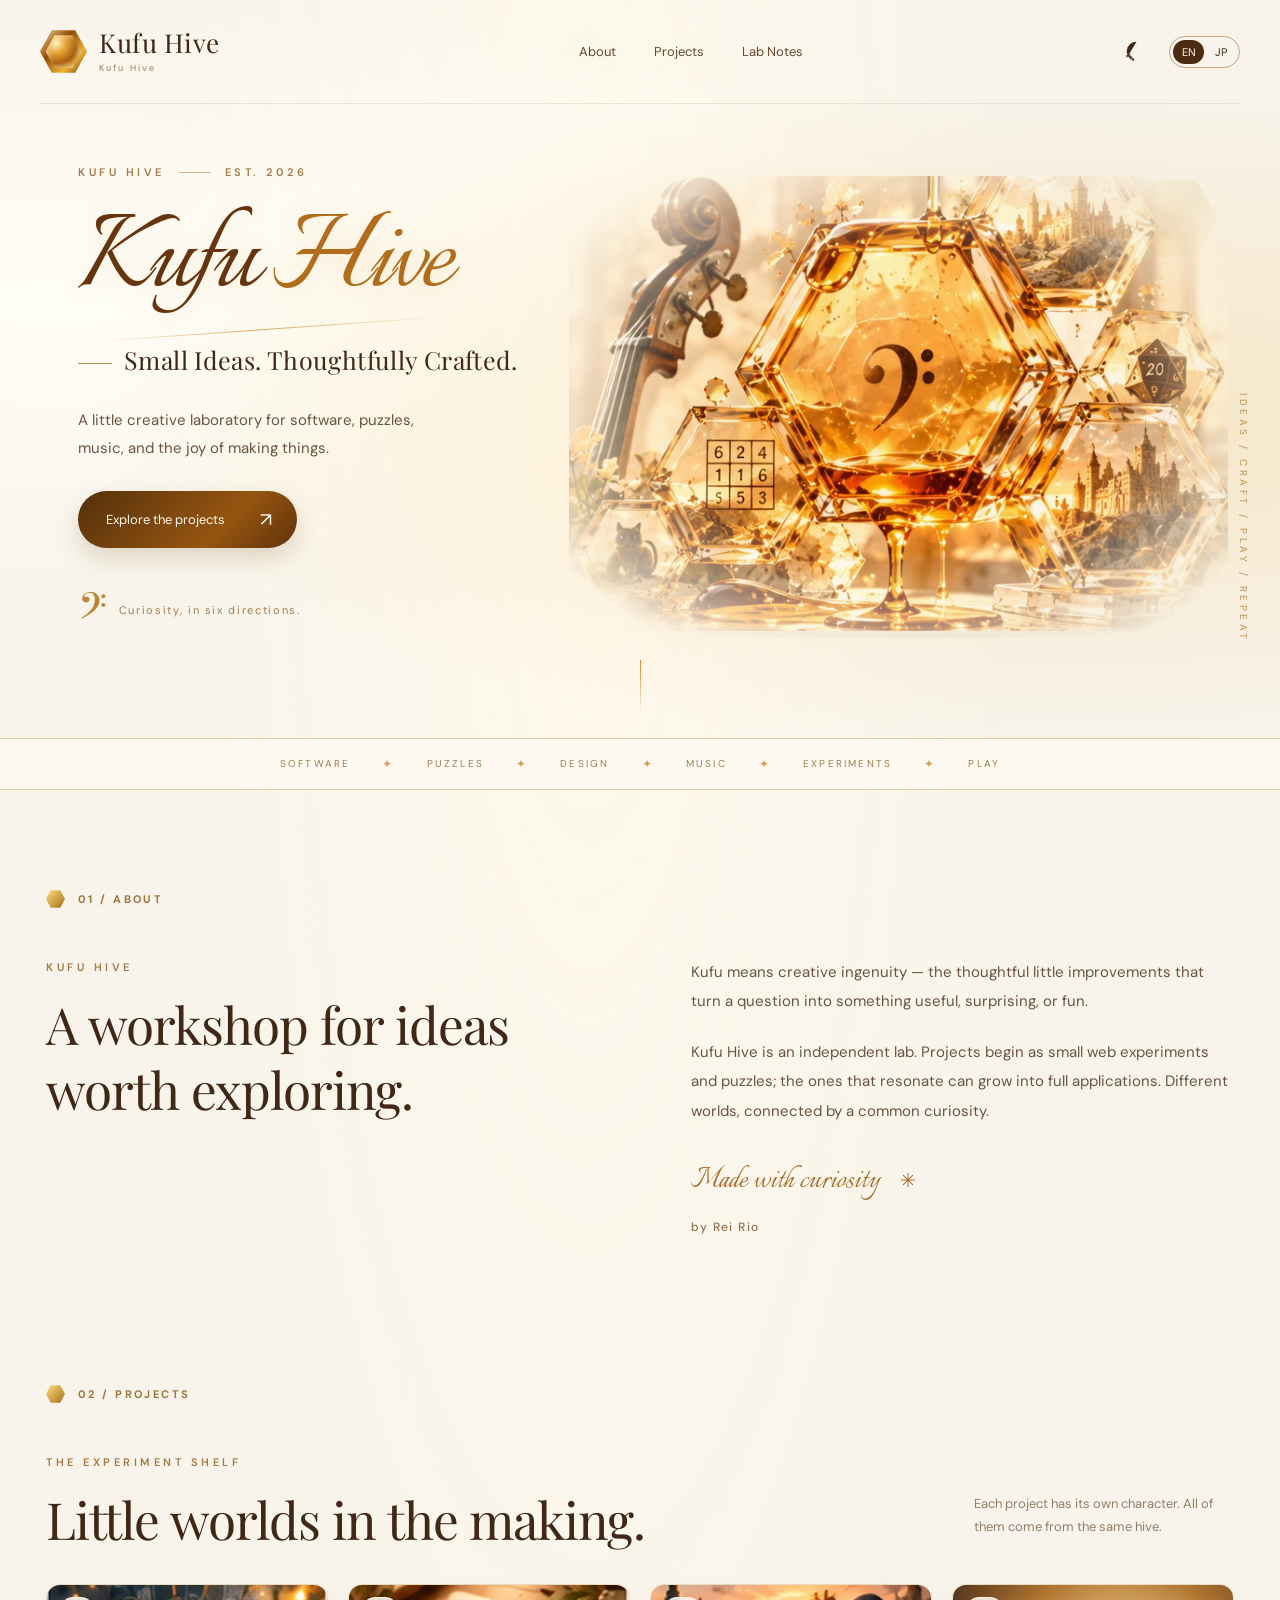
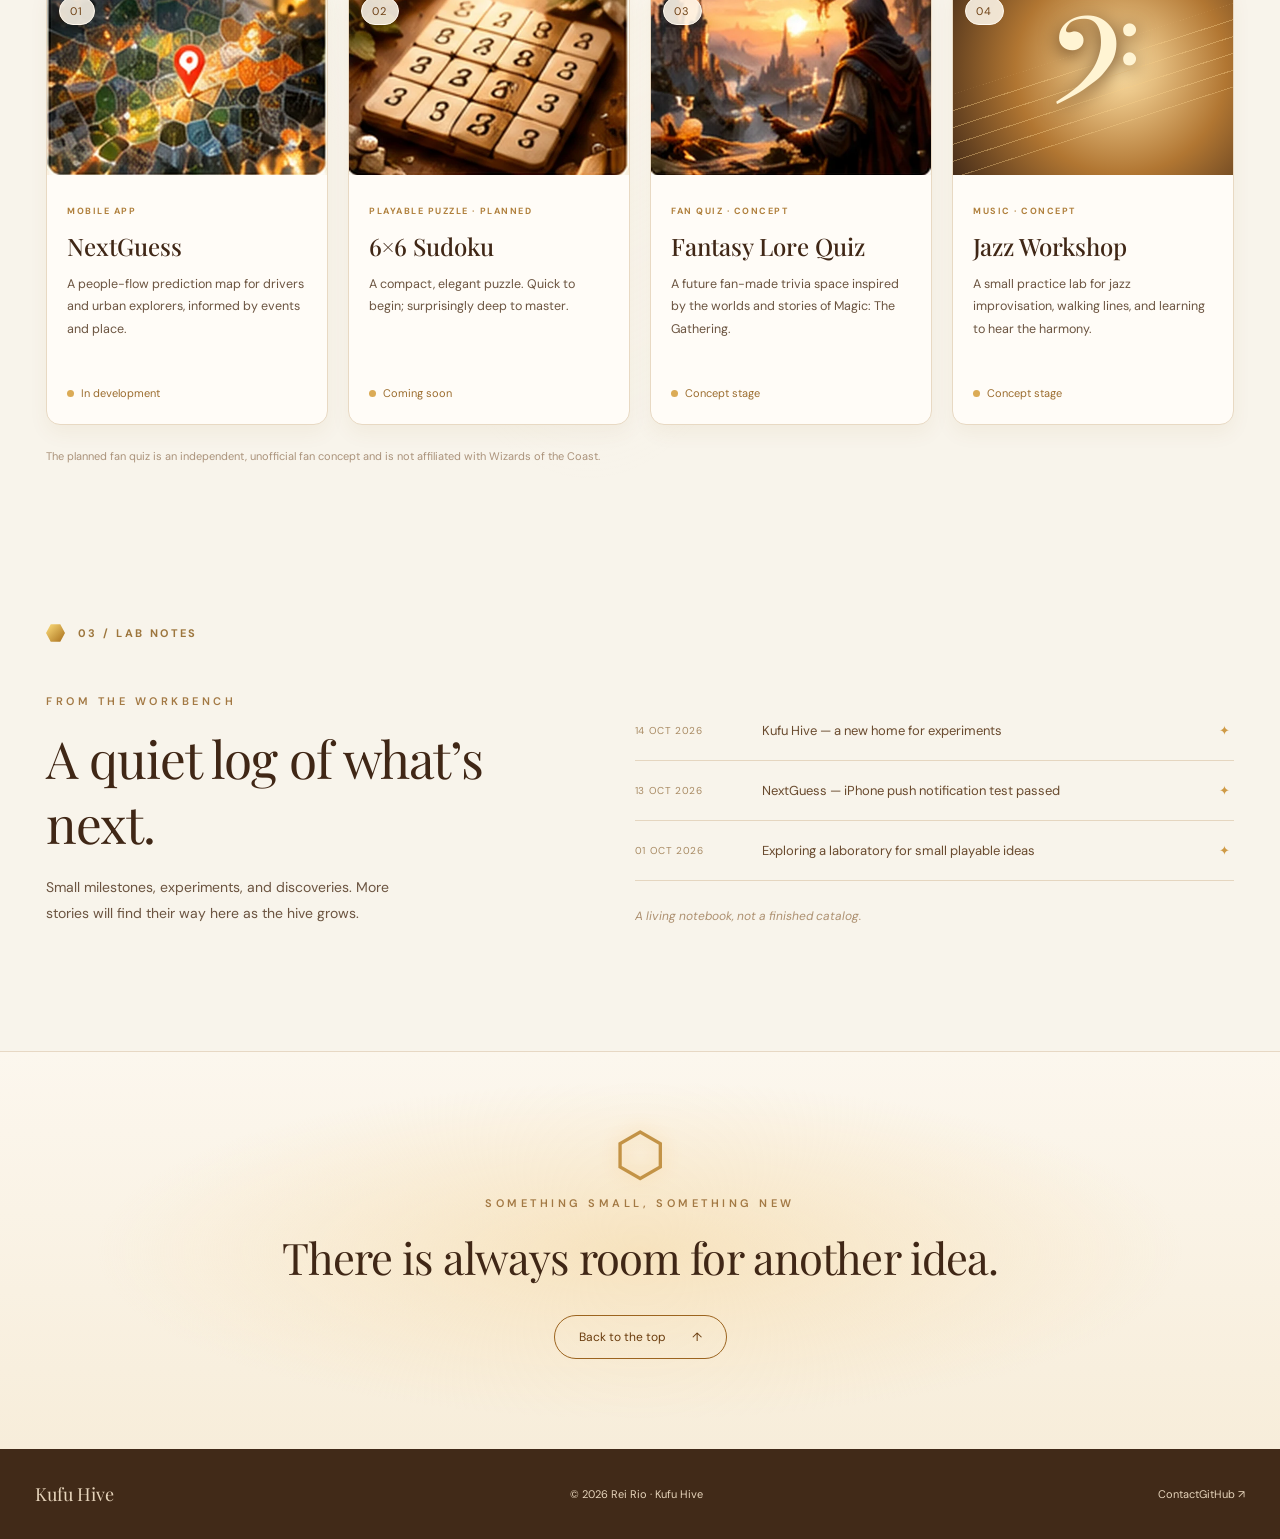
==== commit 910feafe: "Add contact mail link to Kufu Hive preview footer" ====
--- a/preview/index.html
+++ b/preview/index.html
@@ -70,7 +70,7 @@
 <section aria-labelledby="notes-title" class="section notes" id="notes"><div class="section-label"><span aria-hidden="true" class="tiny-hex"></span><span>03 / <span aria-label="Lab Notes — tap for Japanese translation" class="translation-target" data-i18n="navNotes" data-jp="開発ノート" role="button" tabindex="0">Lab Notes</span></span></div><div class="notes-grid"><div><p aria-label="FROM THE WORKBENCH — tap for Japanese translation" class="overline translation-target" data-i18n="notesOverline" data-jp="作業机から" role="button" tabindex="0">FROM THE WORKBENCH</p><h2 aria-label="A quiet log of what’s next. — tap for Japanese translation" class="translation-target" data-i18n="notesHeading" data-jp="次の一歩を記録するノート" id="notes-title" role="button" tabindex="0">A quiet log of what’s next.</h2><p aria-label="Small milestones, experiments, and discoveries. More stories will find their way here as the hive grows. — tap for Japanese translation" class="translation-target" data-i18n="notesDescription" data-jp="小さな進捗と発見を記録していきます" role="button" tabindex="0">Small milestones, experiments, and discoveries. More stories will find their way here as the hive grows.</p></div><div class="notes-list"><div class="note"><time datetime="2026-10-14">14 OCT 2026</time><span aria-label="Kufu Hive — a new home for experiments — tap for Japanese translation" class="translation-target" data-i18n="note1" data-jp="実験の新しい拠点" role="button" tabindex="0">Kufu Hive — a new home for experiments</span><span aria-hidden="true" class="note-arrow">✦</span></div><div class="note"><time datetime="2026-10-13">13 OCT 2026</time><span aria-label="NextGuess — iPhone push notification test passed — tap for Japanese translation" class="translation-target" data-i18n="note2" data-jp="iPhone通知の実機検証成功" role="button" tabindex="0">NextGuess — iPhone push notification test passed</span><span aria-hidden="true" class="note-arrow">✦</span></div><div class="note"><time datetime="2026-10-01">01 OCT 2026</time><span aria-label="Exploring a laboratory for small playable ideas — tap for Japanese translation" class="translation-target" data-i18n="note3" data-jp="小さなWeb作品の実験室を構想" role="button" tabindex="0">Exploring a laboratory for small playable ideas</span><span aria-hidden="true" class="note-arrow">✦</span></div><p aria-label="A living notebook, not a finished catalog. — tap for Japanese translation" class="notes-foot translation-target" data-i18n="notesFoot" data-jp="完成品の目録ではなく、育っていく記録" role="button" tabindex="0">A living notebook, not a finished catalog.</p></div></div></section>
 <section aria-label="Closing message" class="closing"><div aria-hidden="true" class="closing-honey">⬡</div><p class="overline">SOMETHING SMALL, SOMETHING NEW</p><h2 aria-label="There is always room for another idea. — tap for Japanese translation" class="translation-target" data-i18n="closingHeading" data-jp="次の発想を迎える余白" role="button" tabindex="0">There is always room for another idea.</h2><a class="secondary-cta" href="#top"><span data-i18n="backToTop" title="先頭に戻る">Back to the top</span> ↑</a></section>
 </main>
-<footer class="site-footer"><a class="footer-brand" href="#top">Kufu Hive</a><span>© 2026 Rei Rio · Kufu Hive</span><a href="https://github.com/anmi2" rel="noopener noreferrer" target="_blank">GitHub ↗</a></footer>
+<footer class="site-footer"><a class="footer-brand" href="#top">Kufu Hive</a><span>© 2026 Rei Rio · Kufu Hive</span><div class="footer-links"><a href="mailto:app.guess.number13@gmail.com" data-jp-link="お問い合わせ" data-en-link="Contact">Contact</a><a href="https://github.com/anmi2" rel="noopener noreferrer" target="_blank">GitHub ↗</a></div></footer>
 </div>
 </body>
 </html>
--- a/preview/style.css
+++ b/preview/style.css
@@ -20,3 +20,6 @@
 html[lang="ja"] .project-info p{line-height:1.9}
 html[lang="ja"] .hero-intro{line-height:2}
 @media(max-width:700px){.lang-switch button{min-width:30px}}
+
+/* Creator credit */
+.creator-credit{display:block;margin-top:2px;font-family:'DM Sans',Arial,sans-serif;font-size:12px;font-weight:500;letter-spacing:.12em;color:#92714d}
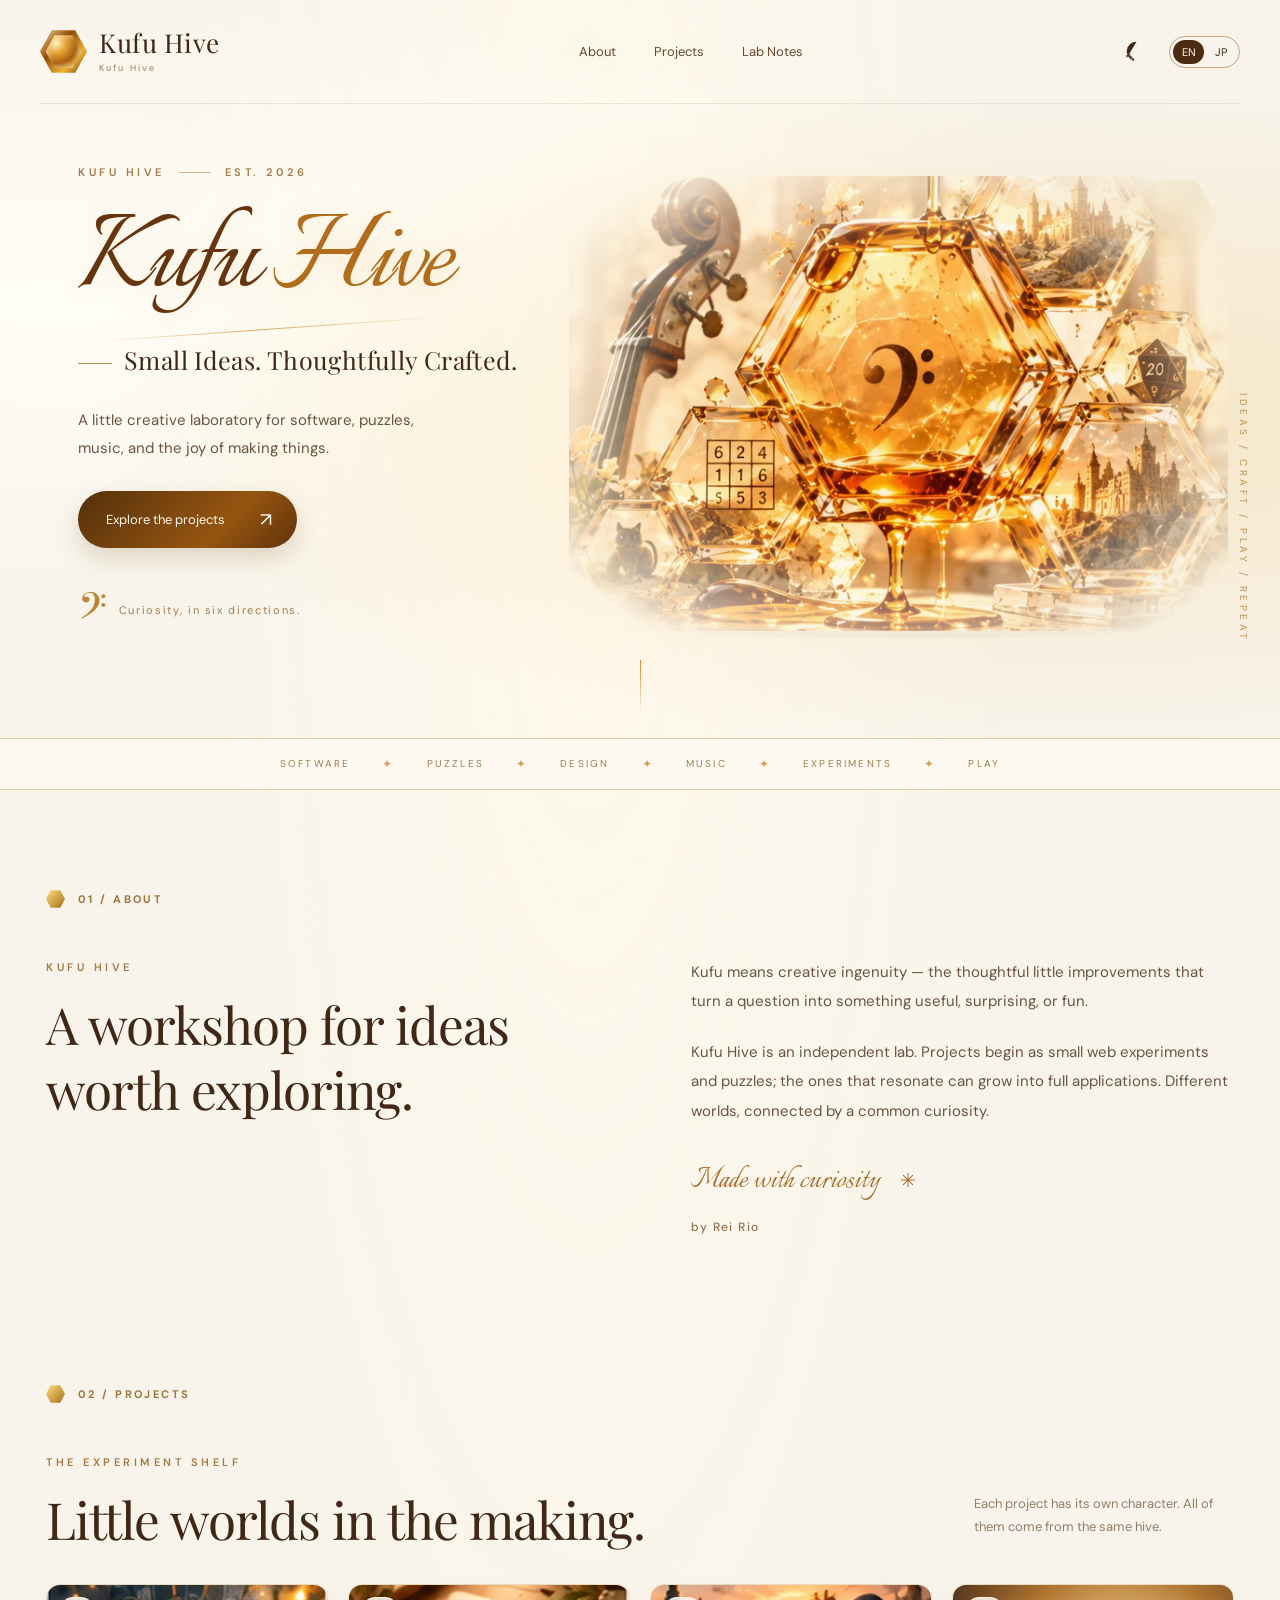
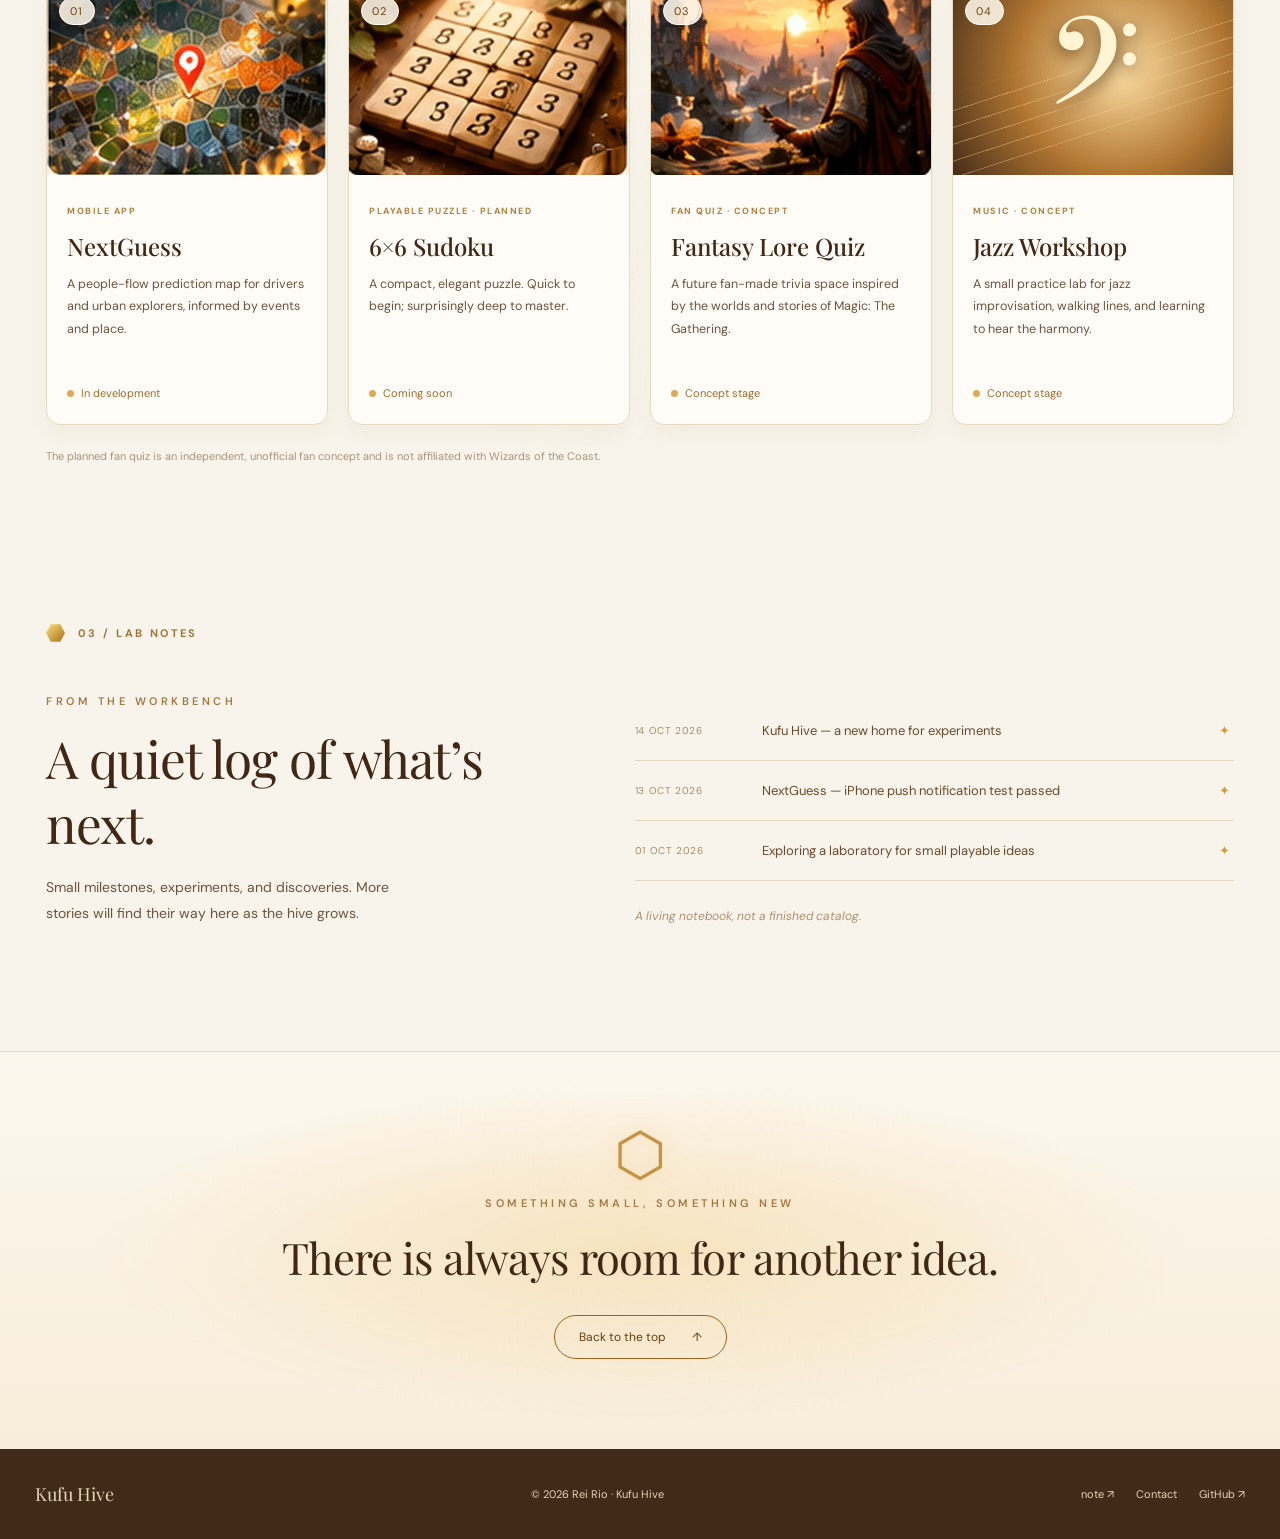
==== commit d52c60a9: "Add Rei Rio note profile to preview footer" ====
--- a/preview/index.html
+++ b/preview/index.html
@@ -70,7 +70,7 @@
 <section aria-labelledby="notes-title" class="section notes" id="notes"><div class="section-label"><span aria-hidden="true" class="tiny-hex"></span><span>03 / <span aria-label="Lab Notes — tap for Japanese translation" class="translation-target" data-i18n="navNotes" data-jp="開発ノート" role="button" tabindex="0">Lab Notes</span></span></div><div class="notes-grid"><div><p aria-label="FROM THE WORKBENCH — tap for Japanese translation" class="overline translation-target" data-i18n="notesOverline" data-jp="作業机から" role="button" tabindex="0">FROM THE WORKBENCH</p><h2 aria-label="A quiet log of what’s next. — tap for Japanese translation" class="translation-target" data-i18n="notesHeading" data-jp="次の一歩を記録するノート" id="notes-title" role="button" tabindex="0">A quiet log of what’s next.</h2><p aria-label="Small milestones, experiments, and discoveries. More stories will find their way here as the hive grows. — tap for Japanese translation" class="translation-target" data-i18n="notesDescription" data-jp="小さな進捗と発見を記録していきます" role="button" tabindex="0">Small milestones, experiments, and discoveries. More stories will find their way here as the hive grows.</p></div><div class="notes-list"><div class="note"><time datetime="2026-10-14">14 OCT 2026</time><span aria-label="Kufu Hive — a new home for experiments — tap for Japanese translation" class="translation-target" data-i18n="note1" data-jp="実験の新しい拠点" role="button" tabindex="0">Kufu Hive — a new home for experiments</span><span aria-hidden="true" class="note-arrow">✦</span></div><div class="note"><time datetime="2026-10-13">13 OCT 2026</time><span aria-label="NextGuess — iPhone push notification test passed — tap for Japanese translation" class="translation-target" data-i18n="note2" data-jp="iPhone通知の実機検証成功" role="button" tabindex="0">NextGuess — iPhone push notification test passed</span><span aria-hidden="true" class="note-arrow">✦</span></div><div class="note"><time datetime="2026-10-01">01 OCT 2026</time><span aria-label="Exploring a laboratory for small playable ideas — tap for Japanese translation" class="translation-target" data-i18n="note3" data-jp="小さなWeb作品の実験室を構想" role="button" tabindex="0">Exploring a laboratory for small playable ideas</span><span aria-hidden="true" class="note-arrow">✦</span></div><p aria-label="A living notebook, not a finished catalog. — tap for Japanese translation" class="notes-foot translation-target" data-i18n="notesFoot" data-jp="完成品の目録ではなく、育っていく記録" role="button" tabindex="0">A living notebook, not a finished catalog.</p></div></div></section>
 <section aria-label="Closing message" class="closing"><div aria-hidden="true" class="closing-honey">⬡</div><p class="overline">SOMETHING SMALL, SOMETHING NEW</p><h2 aria-label="There is always room for another idea. — tap for Japanese translation" class="translation-target" data-i18n="closingHeading" data-jp="次の発想を迎える余白" role="button" tabindex="0">There is always room for another idea.</h2><a class="secondary-cta" href="#top"><span data-i18n="backToTop" title="先頭に戻る">Back to the top</span> ↑</a></section>
 </main>
-<footer class="site-footer"><a class="footer-brand" href="#top">Kufu Hive</a><span>© 2026 Rei Rio · Kufu Hive</span><div class="footer-links"><a href="mailto:app.guess.number13@gmail.com" data-jp-link="お問い合わせ" data-en-link="Contact">Contact</a><a href="https://github.com/anmi2" rel="noopener noreferrer" target="_blank">GitHub ↗</a></div></footer>
+<footer class="site-footer"><a class="footer-brand" href="#top">Kufu Hive</a><span>© 2026 Rei Rio · Kufu Hive</span><div class="footer-links"><a href="https://note.com/reirio66" target="_blank" rel="noopener noreferrer">note ↗</a><a href="mailto:app.guess.number13@gmail.com" data-jp-link="お問い合わせ" data-en-link="Contact">Contact</a><a href="https://github.com/anmi2" rel="noopener noreferrer" target="_blank">GitHub ↗</a></div></footer>
 </div>
 </body>
 </html>
--- a/preview/style.css
+++ b/preview/style.css
@@ -23,3 +23,6 @@
 
 /* Creator credit */
 .creator-credit{display:block;margin-top:2px;font-family:'DM Sans',Arial,sans-serif;font-size:12px;font-weight:500;letter-spacing:.12em;color:#92714d}
+
+.footer-links{display:flex;align-items:center;gap:22px;flex-wrap:wrap}
+.footer-links a:hover,.footer-links a:focus-visible{color:#f0bd69;text-decoration:underline;text-underline-offset:4px}
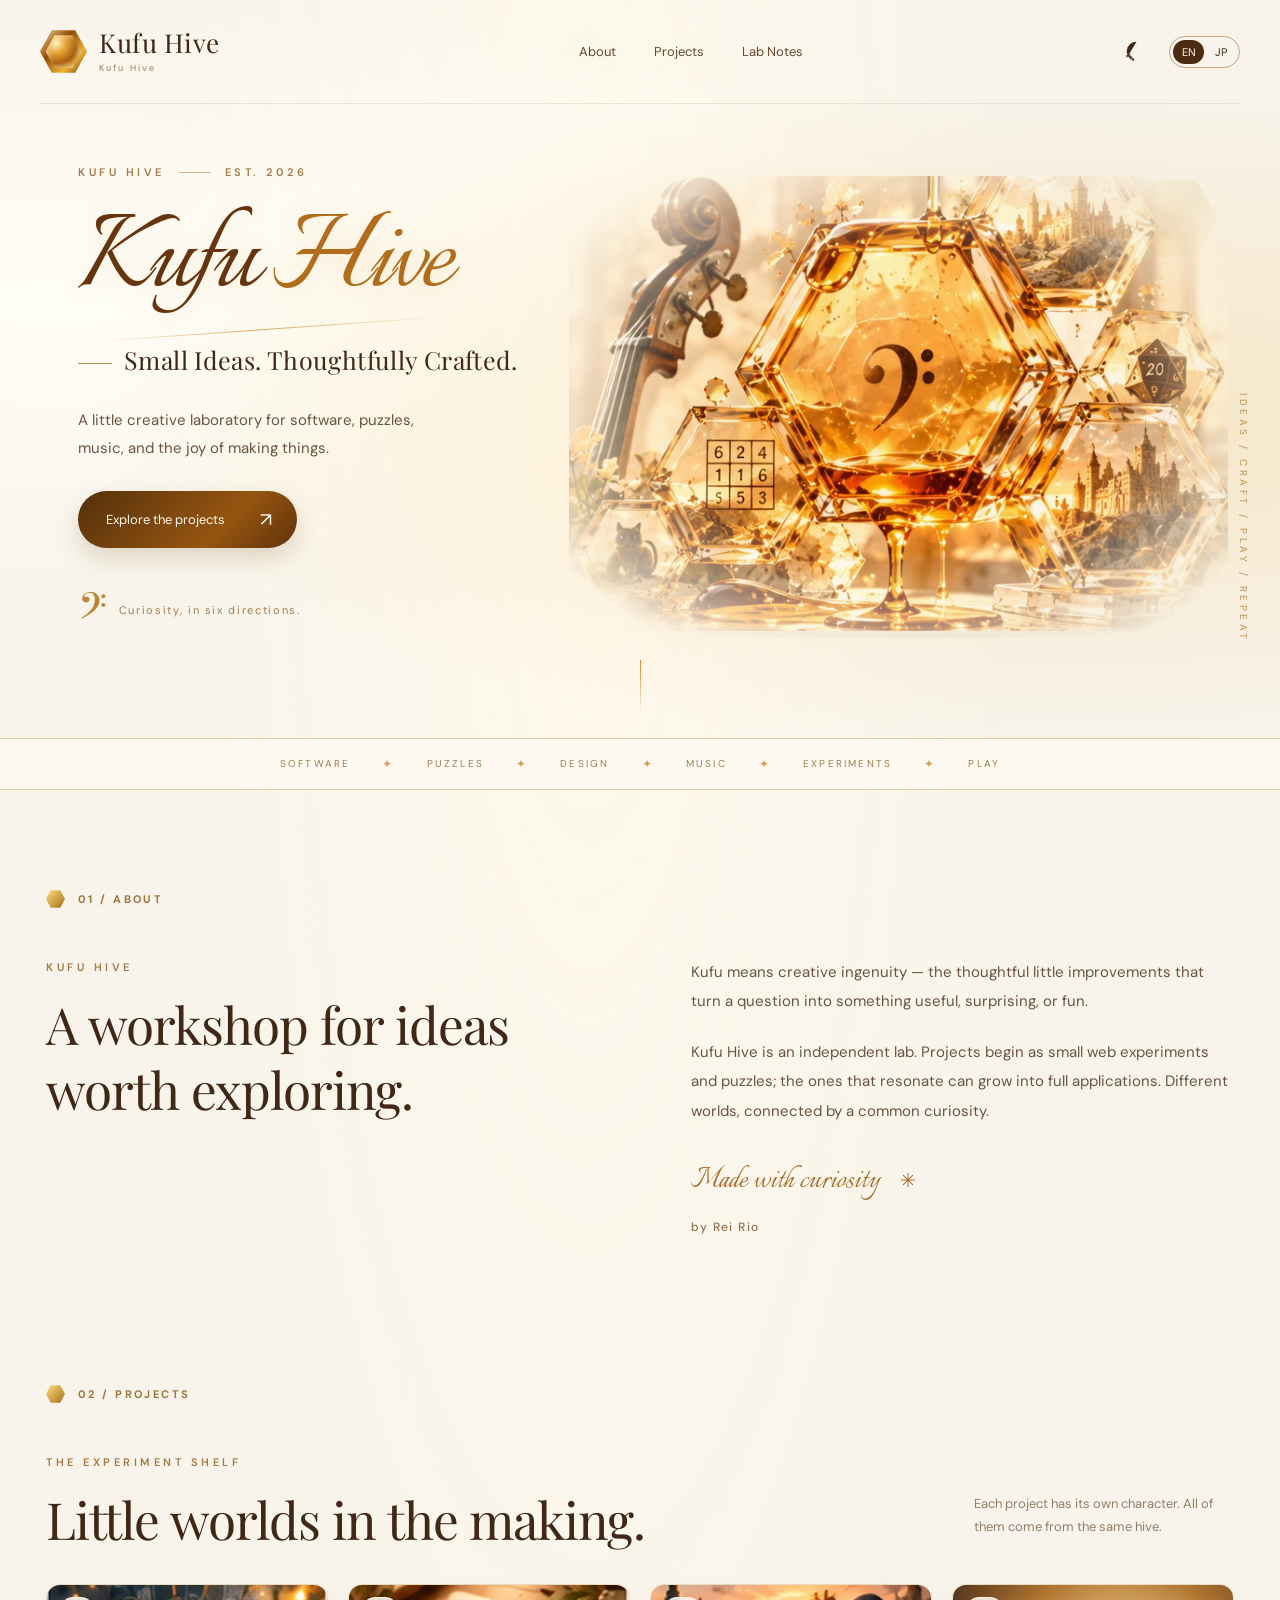
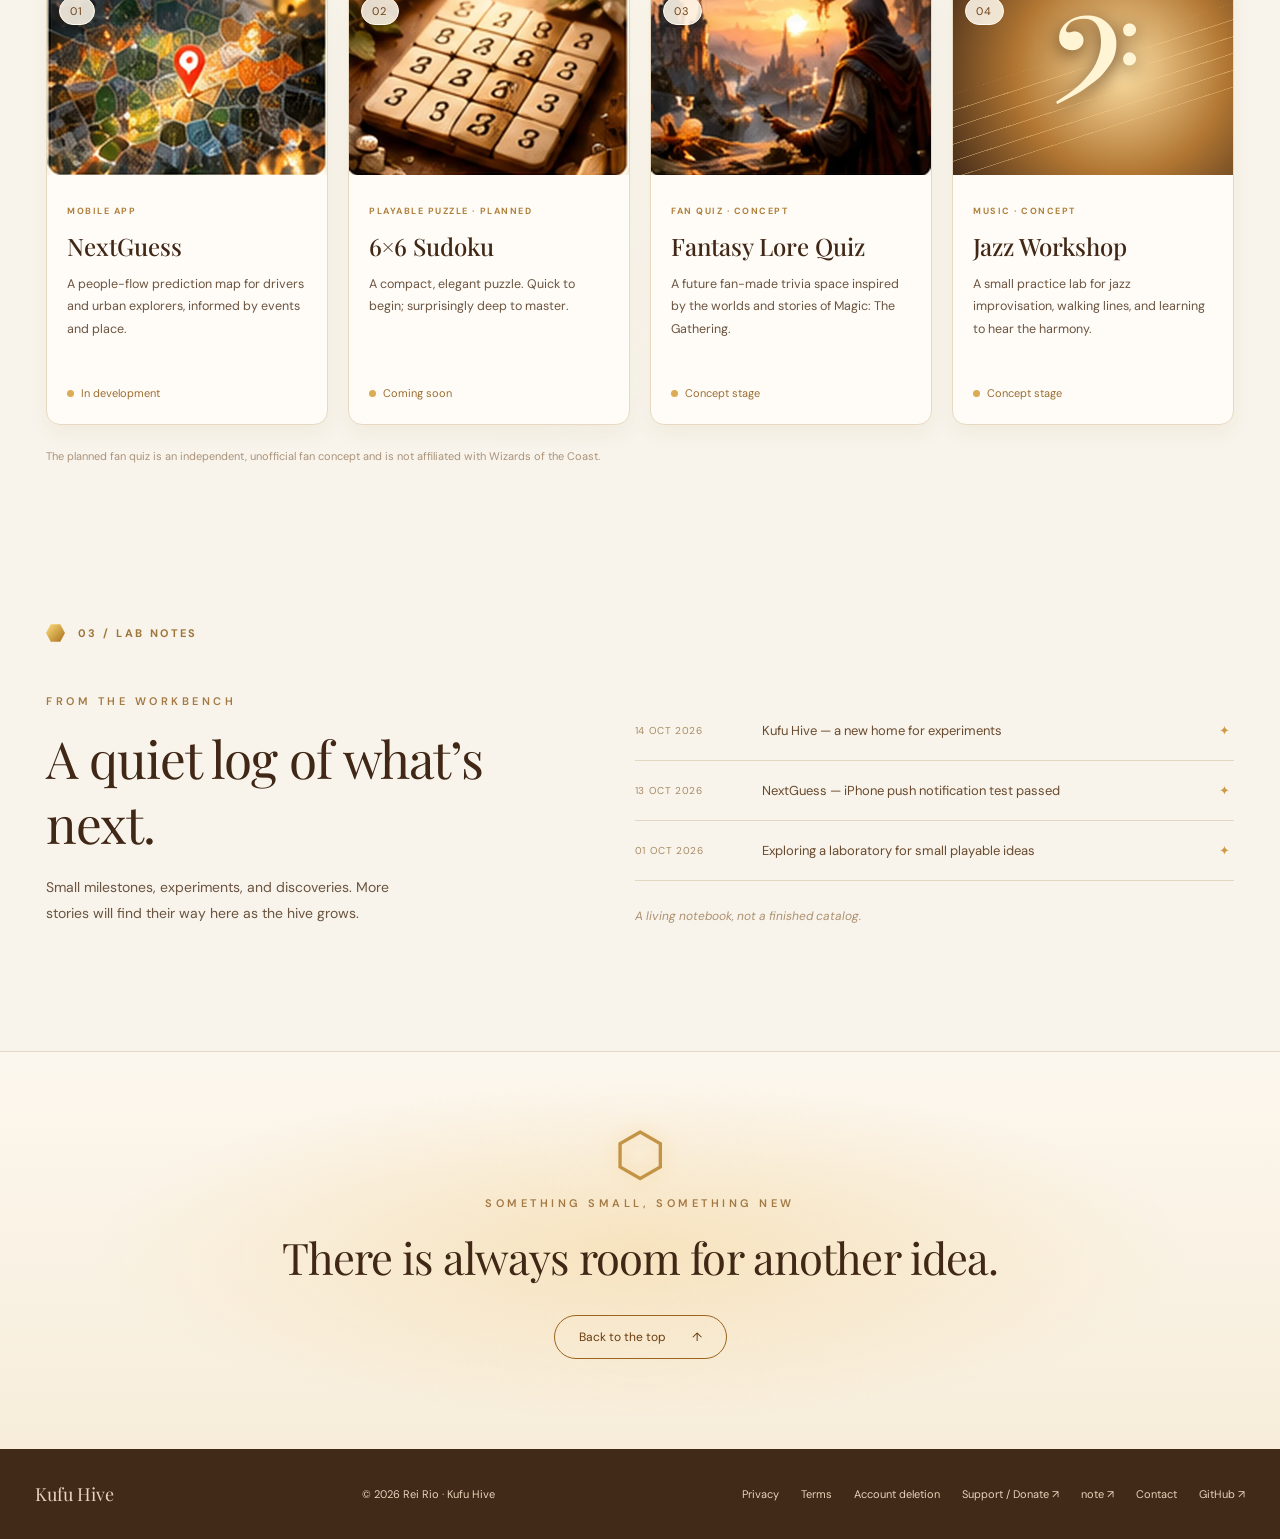
==== commit 626cd379: "Add NextGuess legal and Ko-fi links to preview" ====
--- a/preview/index.html
+++ b/preview/index.html
@@ -70,7 +70,7 @@
 <section aria-labelledby="notes-title" class="section notes" id="notes"><div class="section-label"><span aria-hidden="true" class="tiny-hex"></span><span>03 / <span aria-label="Lab Notes — tap for Japanese translation" class="translation-target" data-i18n="navNotes" data-jp="開発ノート" role="button" tabindex="0">Lab Notes</span></span></div><div class="notes-grid"><div><p aria-label="FROM THE WORKBENCH — tap for Japanese translation" class="overline translation-target" data-i18n="notesOverline" data-jp="作業机から" role="button" tabindex="0">FROM THE WORKBENCH</p><h2 aria-label="A quiet log of what’s next. — tap for Japanese translation" class="translation-target" data-i18n="notesHeading" data-jp="次の一歩を記録するノート" id="notes-title" role="button" tabindex="0">A quiet log of what’s next.</h2><p aria-label="Small milestones, experiments, and discoveries. More stories will find their way here as the hive grows. — tap for Japanese translation" class="translation-target" data-i18n="notesDescription" data-jp="小さな進捗と発見を記録していきます" role="button" tabindex="0">Small milestones, experiments, and discoveries. More stories will find their way here as the hive grows.</p></div><div class="notes-list"><div class="note"><time datetime="2026-10-14">14 OCT 2026</time><span aria-label="Kufu Hive — a new home for experiments — tap for Japanese translation" class="translation-target" data-i18n="note1" data-jp="実験の新しい拠点" role="button" tabindex="0">Kufu Hive — a new home for experiments</span><span aria-hidden="true" class="note-arrow">✦</span></div><div class="note"><time datetime="2026-10-13">13 OCT 2026</time><span aria-label="NextGuess — iPhone push notification test passed — tap for Japanese translation" class="translation-target" data-i18n="note2" data-jp="iPhone通知の実機検証成功" role="button" tabindex="0">NextGuess — iPhone push notification test passed</span><span aria-hidden="true" class="note-arrow">✦</span></div><div class="note"><time datetime="2026-10-01">01 OCT 2026</time><span aria-label="Exploring a laboratory for small playable ideas — tap for Japanese translation" class="translation-target" data-i18n="note3" data-jp="小さなWeb作品の実験室を構想" role="button" tabindex="0">Exploring a laboratory for small playable ideas</span><span aria-hidden="true" class="note-arrow">✦</span></div><p aria-label="A living notebook, not a finished catalog. — tap for Japanese translation" class="notes-foot translation-target" data-i18n="notesFoot" data-jp="完成品の目録ではなく、育っていく記録" role="button" tabindex="0">A living notebook, not a finished catalog.</p></div></div></section>
 <section aria-label="Closing message" class="closing"><div aria-hidden="true" class="closing-honey">⬡</div><p class="overline">SOMETHING SMALL, SOMETHING NEW</p><h2 aria-label="There is always room for another idea. — tap for Japanese translation" class="translation-target" data-i18n="closingHeading" data-jp="次の発想を迎える余白" role="button" tabindex="0">There is always room for another idea.</h2><a class="secondary-cta" href="#top"><span data-i18n="backToTop" title="先頭に戻る">Back to the top</span> ↑</a></section>
 </main>
-<footer class="site-footer"><a class="footer-brand" href="#top">Kufu Hive</a><span>© 2026 Rei Rio · Kufu Hive</span><div class="footer-links"><a href="https://note.com/reirio66" target="_blank" rel="noopener noreferrer">note ↗</a><a href="mailto:app.guess.number13@gmail.com" data-jp-link="お問い合わせ" data-en-link="Contact">Contact</a><a href="https://github.com/anmi2" rel="noopener noreferrer" target="_blank">GitHub ↗</a></div></footer>
+<footer class="site-footer"><a class="footer-brand" href="#top">Kufu Hive</a><span>© 2026 Rei Rio · Kufu Hive</span><div class="footer-links"><a href="./nextguess/privacy/">Privacy</a><a href="./nextguess/terms/">Terms</a><a href="./nextguess/account-deletion/">Account deletion</a><a href="https://ko-fi.com/kufuhive" target="_blank" rel="noopener noreferrer">Support / Donate ↗</a><a href="https://note.com/reirio66" target="_blank" rel="noopener noreferrer">note ↗</a><a href="mailto:app.guess.number13@gmail.com" data-jp-link="お問い合わせ" data-en-link="Contact">Contact</a><a href="https://github.com/anmi2" rel="noopener noreferrer" target="_blank">GitHub ↗</a></div></footer>
 </div>
 </body>
 </html>
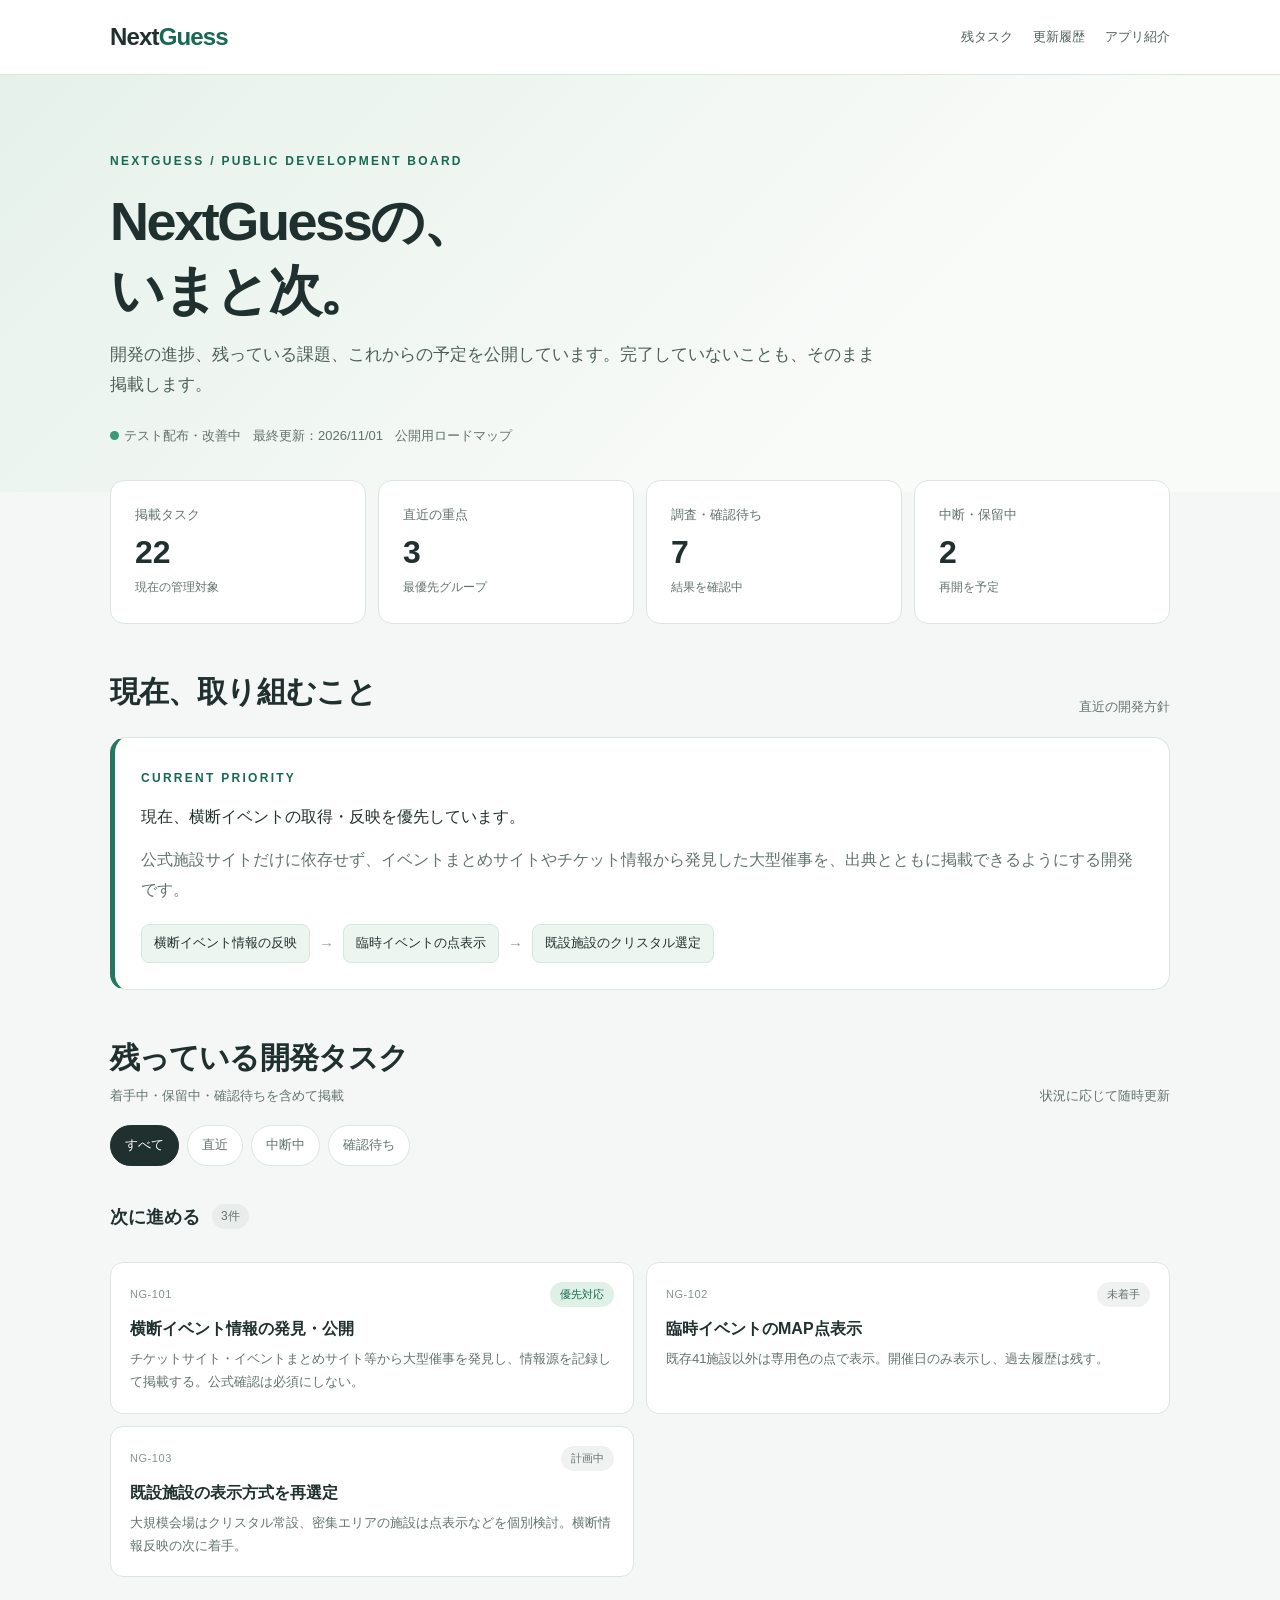
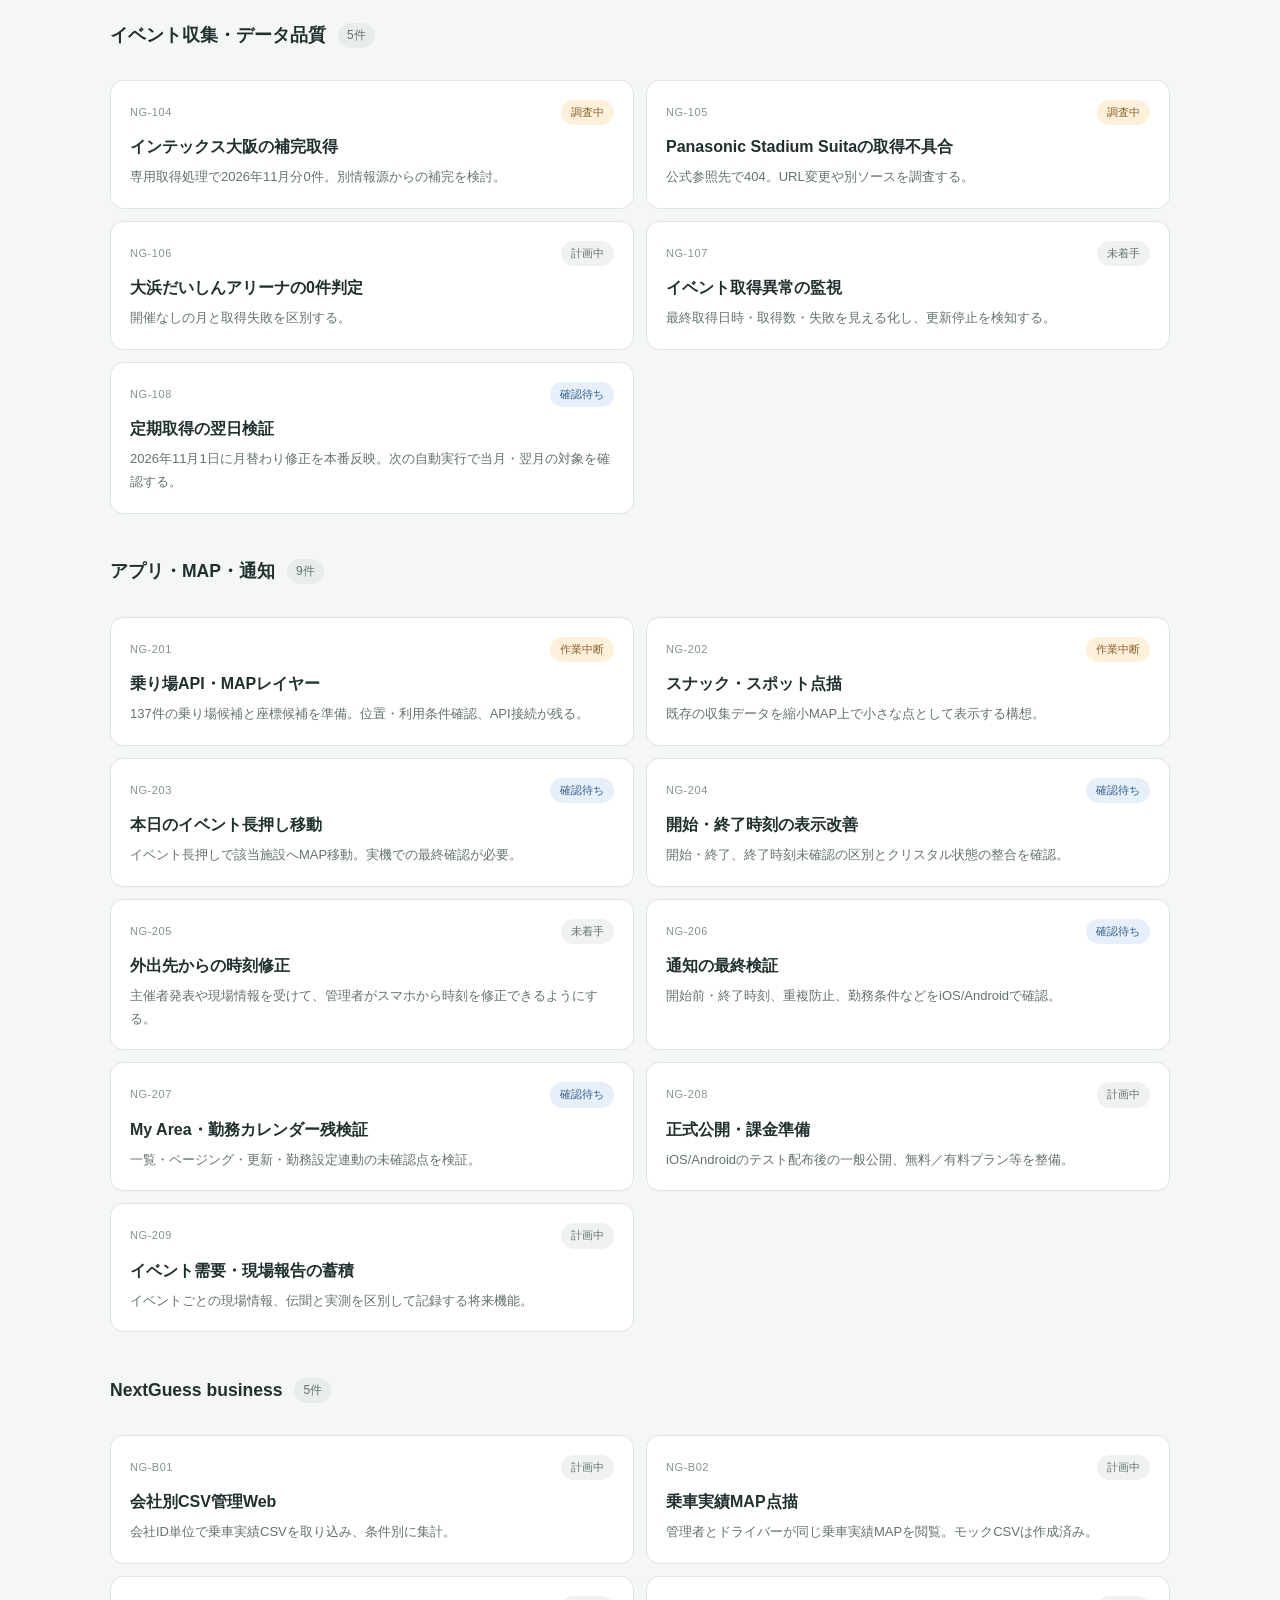
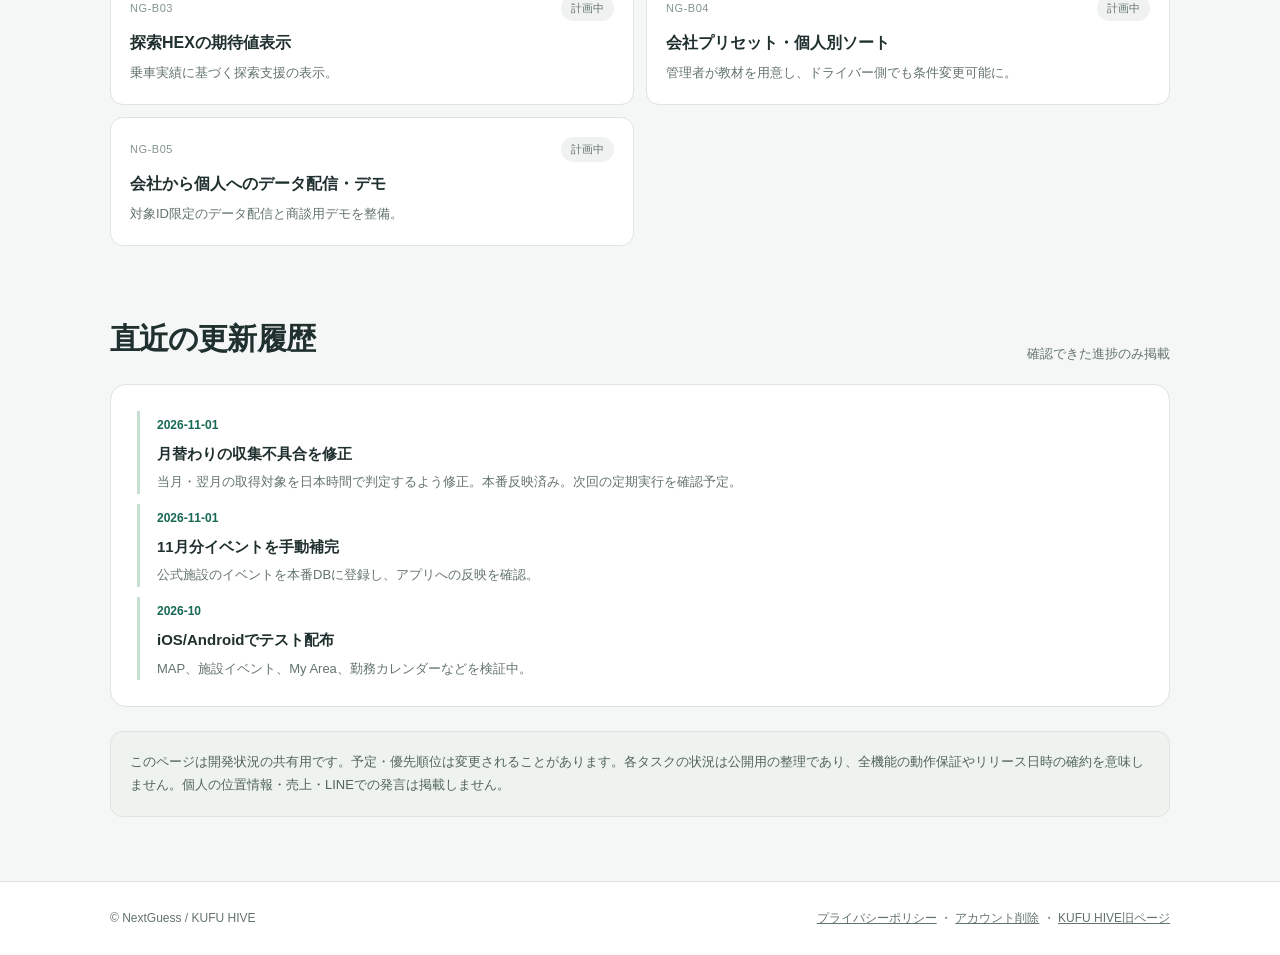
==== commit 1d452c69: "Publish NextGuess development dashboard at kufuhive.com/preview/" ====
--- a/preview/index.html
+++ b/preview/index.html
@@ -1,76 +1,50 @@
-<!DOCTYPE html>
-
-<html lang="en">
-<head>
-<meta charset="utf-8"/>
-<meta content="width=device-width,initial-scale=1,viewport-fit=cover" name="viewport"/>
-<meta content="#f8f3e9" name="theme-color"/>
-<meta content="Kufu Hive — a small independent creative lab exploring software, puzzles, music, and play. By Kufu Hive." name="description"/>
-<meta content="Kufu Hive — Small Ideas. Thoughtfully Crafted." property="og:title"/>
-<meta content="Software, puzzles, music, and play, crafted with curiosity." property="og:description"/>
-<title>Kufu Hive — Kufu Hive</title>
-<link href="./style.css" rel="stylesheet"/>
-<script defer="" src="./script.js"></script>
-</head>
-<body>
-<a class="skip-link" href="#main">Skip to content</a>
-<div class="site-wrap" id="top">
-<header class="site-header">
-<a aria-label="Kufu Hive Home" class="brand" href="#top">
-<span aria-hidden="true" class="brand-mark"><span></span></span>
-<span><span class="brand-name">Kufu Hive</span><small>Kufu Hive</small></span>
-</a>
-<nav aria-label="Primary navigation" class="top-nav">
-<a class="translation-target" data-i18n="navAbout" data-jp="ラボについて" href="#about">About</a>
-<a class="translation-target" data-i18n="navProjects" data-jp="作品" href="#projects">Projects</a>
-<a class="translation-target" data-i18n="navNotes" data-jp="開発ノート" href="#notes">Lab Notes</a>
-</nav>
-<div class="header-actions">
-<a aria-label="GitHub profile" class="github-link" href="https://github.com/anmi2" rel="noopener noreferrer" target="_blank"><svg aria-hidden="true" fill="currentColor" height="21" viewbox="0 0 24 24" width="21"><path d="M12 .9a11.1 11.1 0 0 0-3.5 21.63c.56.1.76-.24.76-.54v-2.12c-3.09.67-3.75-1.32-3.75-1.32-.5-1.28-1.24-1.62-1.24-1.62-1.01-.7.08-.69.08-.69 1.12.08 1.71 1.15 1.71 1.15 1 .1.17 1.53 1.16 1.89 1.53.2-.73.57-1.22 1.04-1.5-2.47-.28-5.07-1.23-5.07-5.49 0-1.21.43-2.2 1.14-2.98-.12-.28-.5-1.41.11-2.94 0 0 .93-.3 3.05 1.14a10.61 10.61 0 0 1 5.55 0c2.12-1.44 3.05-1.14 3.05-1.14.61 1.53.23 2.66.11 2.94.71.78 1.14 1.77 1.14 2.98 0 4.27-2.6 5.2-5.08 5.48.59.51 1.12 1.5 1.12 3.03v2.55c0 .3.2.65.77.54A11.1 11.1 0 0 0 12 .9Z"></path></svg></a>
-
-<span aria-label="Hover or tap English text for Japanese translation" class="hint-caption" title="Hover or tap text to see its Japanese translation">EN · JP</span></div>
-</header>
-<main id="main">
-<section aria-labelledby="hero-title" class="hero">
-<div aria-hidden="true" class="hero-glow"></div>
-<div class="hero-copy">
-<p class="eyebrow">KUFU HIVE <span class="eyebrow-line"></span> EST. 2026</p>
-<h1 class="script-logo" id="hero-title">Kufu <em>Hive</em><span aria-hidden="true" class="logo-tail"></span></h1>
-<div class="tagline-line"><span></span><p aria-label="Small Ideas. Thoughtfully Crafted. — tap for Japanese translation" class="translation-target" data-jp="小さな発想を、丁寧に形にする" role="button" tabindex="0">Small Ideas. Thoughtfully Crafted.</p></div>
-<p aria-label="A little creative laboratory for software, puzzles, music, and the joy of making things. — tap for Japanese translation" class="hero-intro translation-target" data-i18n="heroIntro" data-jp="ソフトウェア、パズル、音楽、ものづくりを楽しむ小さな創作実験室" role="button" tabindex="0">A little creative laboratory for software, puzzles, music, and the joy of making things.</p>
-<a class="primary-cta" href="#projects"><span data-i18n="explore" title="作品を見る">Explore the projects</span><span aria-hidden="true">↗</span></a>
-<p aria-label="𝄢 Curiosity, in six directions. — tap for Japanese translation" class="hero-annotation translation-target" data-jp="英語を主役に、日本語は小さな読み解きとして添えています" role="button" tabindex="0"><span aria-hidden="true" class="annotation-clef">𝄢</span> <span aria-label="Curiosity, in six directions. — tap for Japanese translation" class="translation-target" data-i18n="heroAnnotation" data-jp="好奇心は六方向へ" role="button" tabindex="0">Curiosity, in six directions.</span></p>
-</div>
-<div aria-label="Golden glass hexagons filled with amber honey, flowers, and a musical motif" class="hero-visual">
-<div class="visual-halo"></div><img alt="Translucent amber glass hexagons with honey and a double bass scroll" fetchpriority="high" height="489" src="./assets/amber-hive-art.webp" width="708"/>
-<span aria-hidden="true" class="visual-hex one"></span><span aria-hidden="true" class="visual-hex two"></span>
-<p class="visual-side-note">IDEAS / CRAFT / PLAY / REPEAT</p>
-</div>
-<span aria-hidden="true" class="hero-bottom-line"></span>
-</section>
-<div aria-hidden="true" class="ticker"><span>SOFTWARE</span><i>✦</i><span>PUZZLES</span><i>✦</i><span>DESIGN</span><i>✦</i><span>MUSIC</span><i>✦</i><span>EXPERIMENTS</span><i>✦</i><span>PLAY</span></div>
-<section aria-labelledby="about-title" class="section about" id="about">
-<div class="section-label"><span aria-hidden="true" class="tiny-hex"></span><span>01 / <span aria-label="About — tap for Japanese translation" class="translation-target" data-i18n="navAbout" data-jp="ラボについて" role="button" tabindex="0">About</span></span></div>
-<div class="about-grid">
-<div><p class="overline">KUFU HIVE</p><h2 aria-label="A workshop for ideas worth exploring. — tap for Japanese translation" class="translation-target" data-i18n="aboutHeading" data-jp="探る価値のある発想を育てる工房" id="about-title" role="button" tabindex="0">A workshop for ideas worth exploring.</h2></div>
-<div class="about-body"><p aria-label="Kufu means creative ingenuity — the thoughtful little improvements that turn a question into something useful, surprising, or fun. — tap for Japanese translation" class="translation-target" data-i18n="aboutP1" data-jp="「工夫」とは、問いを役立つものや意外な発見、遊びへ変えていく小さな知恵" role="button" tabindex="0">Kufu means creative ingenuity — the thoughtful little improvements that turn a question into something useful, surprising, or fun.</p><p aria-label="Kufu Hive is an independent lab. Projects begin as small web experiments and puzzles; the ones that resonate can grow into full applications. Different worlds, connected by a common curiosity. — tap for Japanese translation" class="translation-target" data-i18n="aboutP2" data-jp="Kufu Hiveは独立した実験室です。小さなWeb作品やパズルから始め、手応えのあるものをアプリへ。作品ごとに違う世界観を持ちながら、好奇心でつながっています" role="button" tabindex="0">Kufu Hive is an independent lab. Projects begin as small web experiments and puzzles; the ones that resonate can grow into full applications. Different worlds, connected by a common curiosity.</p><div class="about-signature">Made with curiosity <span aria-hidden="true">✳</span><small class="creator-credit">by Rei Rio</small></div></div>
-</div>
-</section>
-<section aria-labelledby="projects-title" class="section projects" id="projects">
-<div class="section-label"><span aria-hidden="true" class="tiny-hex"></span><span>02 / <span aria-label="Projects — tap for Japanese translation" class="translation-target" data-i18n="navProjects" data-jp="作品" role="button" tabindex="0">Projects</span></span></div>
-<div class="section-heading"><div><p aria-label="THE EXPERIMENT SHELF — tap for Japanese translation" class="overline translation-target" data-i18n="projectsOverline" data-jp="実験の棚" role="button" tabindex="0">THE EXPERIMENT SHELF</p><h2 aria-label="Little worlds in the making. — tap for Japanese translation" class="translation-target" data-i18n="projectsHeading" data-jp="生まれつつある小さな世界" id="projects-title" role="button" tabindex="0">Little worlds in the making.</h2></div><p aria-label="Each project has its own character. All of them come from the same hive. — tap for Japanese translation" class="translation-target" data-i18n="projectsSub" data-jp="それぞれ違う個性、同じ巣から生まれる作品" role="button" tabindex="0">Each project has its own character. All of them come from the same hive.</p></div>
-<div class="project-grid">
-<article class="project-card project-map"><div class="project-art"><img alt="A glowing city map and hexagonal location pattern" loading="lazy" src="./assets/nextguess.webp"/><span class="project-number">01</span></div><div class="project-info"><span aria-label="MOBILE APP — tap for Japanese translation" class="project-kind translation-target" data-i18n="kindApp" data-jp="モバイルアプリ" role="button" tabindex="0">MOBILE APP</span><h3 aria-label="NextGuess — tap for Japanese translation" class="translation-target" data-jp="人流予測" role="button" tabindex="0">NextGuess</h3><p aria-label="A people-flow prediction map for drivers and urban explorers, informed by events and place. — tap for Japanese translation" class="translation-target" data-i18n="nextguessDesc" data-jp="イベントを手がかりに、人の流れを予測する地図" role="button" tabindex="0">A people-flow prediction map for drivers and urban explorers, informed by events and place.</p><span class="status"><span class="dot"></span><span aria-label="In development — tap for Japanese translation" class="translation-target" data-i18n="inDevelopment" data-jp="開発中" role="button" tabindex="0">In development</span></span></div></article>
-<article class="project-card project-sudoku"><div class="project-art"><img alt="A warm wooden number puzzle board" loading="lazy" src="./assets/sudoku.webp"/><span class="project-number">02</span></div><div class="project-info"><span aria-label="PLAYABLE PUZZLE · PLANNED — tap for Japanese translation" class="project-kind translation-target" data-i18n="kindPuzzle" data-jp="数独・企画中" role="button" tabindex="0">PLAYABLE PUZZLE · PLANNED</span><h3 aria-label="6×6 Sudoku — tap for Japanese translation" class="translation-target" data-jp="6×6数独" role="button" tabindex="0">6×6 Sudoku</h3><p aria-label="A compact, elegant puzzle. Quick to begin; surprisingly deep to master. — tap for Japanese translation" class="translation-target" data-i18n="sudokuDesc" data-jp="小さく始めて、深く考える6×6の数独" role="button" tabindex="0">A compact, elegant puzzle. Quick to begin; surprisingly deep to master.</p><span class="status"><span class="dot"></span><span aria-label="Coming soon — tap for Japanese translation" class="translation-target" data-i18n="comingSoon" data-jp="準備中" role="button" tabindex="0">Coming soon</span></span></div></article>
-<article class="project-card project-quiz"><div class="project-art"><img alt="A fantasy landscape with a cloaked traveler" loading="lazy" src="./assets/mtg.webp"/><span class="project-number">03</span></div><div class="project-info"><span aria-label="FAN QUIZ · CONCEPT — tap for Japanese translation" class="project-kind translation-target" data-i18n="kindQuiz" data-jp="ファンクイズ・構想" role="button" tabindex="0">FAN QUIZ · CONCEPT</span><h3 aria-label="Fantasy Lore Quiz — tap for Japanese translation" class="translation-target" data-jp="ファンタジー世界観クイズ" role="button" tabindex="0">Fantasy Lore Quiz</h3><p aria-label="A future fan-made trivia space inspired by the worlds and stories of Magic: The Gathering. — tap for Japanese translation" class="translation-target" data-i18n="quizDesc" data-jp="MTGの物語と世界観を題材にした非公式クイズ構想" role="button" tabindex="0">A future fan-made trivia space inspired by the worlds and stories of Magic: The Gathering.</p><span class="status"><span class="dot"></span><span aria-label="Concept stage — tap for Japanese translation" class="translation-target" data-i18n="concept" data-jp="構想中" role="button" tabindex="0">Concept stage</span></span></div></article>
-<article class="project-card project-music"><div class="project-art music-art"><span aria-hidden="true" class="large-clef">𝄢</span><span aria-hidden="true" class="staff"></span><span class="project-number">04</span></div><div class="project-info"><span aria-label="MUSIC · CONCEPT — tap for Japanese translation" class="project-kind translation-target" data-i18n="kindMusic" data-jp="音楽・構想" role="button" tabindex="0">MUSIC · CONCEPT</span><h3 aria-label="Jazz Workshop — tap for Japanese translation" class="translation-target" data-jp="ジャズ練習室" role="button" tabindex="0">Jazz Workshop</h3><p aria-label="A small practice lab for jazz improvisation, walking lines, and learning to hear the harmony. — tap for Japanese translation" class="translation-target" data-i18n="musicDesc" data-jp="ウォーキングベースと即興演奏を磨く練習室" role="button" tabindex="0">A small practice lab for jazz improvisation, walking lines, and learning to hear the harmony.</p><span class="status"><span class="dot"></span><span aria-label="Concept stage — tap for Japanese translation" class="translation-target" data-i18n="concept" data-jp="構想中" role="button" tabindex="0">Concept stage</span></span></div></article>
-</div>
-<p aria-label="The planned fan quiz is an independent, unofficial fan concept and is not affiliated with Wizards of the Coast. — tap for Japanese translation" class="project-disclaimer translation-target" data-i18n="fanNote" data-jp="このファンクイズ構想は非公式の個人企画であり、Wizards of the Coastとの提携はありません" role="button" tabindex="0">The planned fan quiz is an independent, unofficial fan concept and is not affiliated with Wizards of the Coast.</p>
-</section>
-<section aria-labelledby="notes-title" class="section notes" id="notes"><div class="section-label"><span aria-hidden="true" class="tiny-hex"></span><span>03 / <span aria-label="Lab Notes — tap for Japanese translation" class="translation-target" data-i18n="navNotes" data-jp="開発ノート" role="button" tabindex="0">Lab Notes</span></span></div><div class="notes-grid"><div><p aria-label="FROM THE WORKBENCH — tap for Japanese translation" class="overline translation-target" data-i18n="notesOverline" data-jp="作業机から" role="button" tabindex="0">FROM THE WORKBENCH</p><h2 aria-label="A quiet log of what’s next. — tap for Japanese translation" class="translation-target" data-i18n="notesHeading" data-jp="次の一歩を記録するノート" id="notes-title" role="button" tabindex="0">A quiet log of what’s next.</h2><p aria-label="Small milestones, experiments, and discoveries. More stories will find their way here as the hive grows. — tap for Japanese translation" class="translation-target" data-i18n="notesDescription" data-jp="小さな進捗と発見を記録していきます" role="button" tabindex="0">Small milestones, experiments, and discoveries. More stories will find their way here as the hive grows.</p></div><div class="notes-list"><div class="note"><time datetime="2026-10-14">14 OCT 2026</time><span aria-label="Kufu Hive — a new home for experiments — tap for Japanese translation" class="translation-target" data-i18n="note1" data-jp="実験の新しい拠点" role="button" tabindex="0">Kufu Hive — a new home for experiments</span><span aria-hidden="true" class="note-arrow">✦</span></div><div class="note"><time datetime="2026-10-13">13 OCT 2026</time><span aria-label="NextGuess — iPhone push notification test passed — tap for Japanese translation" class="translation-target" data-i18n="note2" data-jp="iPhone通知の実機検証成功" role="button" tabindex="0">NextGuess — iPhone push notification test passed</span><span aria-hidden="true" class="note-arrow">✦</span></div><div class="note"><time datetime="2026-10-01">01 OCT 2026</time><span aria-label="Exploring a laboratory for small playable ideas — tap for Japanese translation" class="translation-target" data-i18n="note3" data-jp="小さなWeb作品の実験室を構想" role="button" tabindex="0">Exploring a laboratory for small playable ideas</span><span aria-hidden="true" class="note-arrow">✦</span></div><p aria-label="A living notebook, not a finished catalog. — tap for Japanese translation" class="notes-foot translation-target" data-i18n="notesFoot" data-jp="完成品の目録ではなく、育っていく記録" role="button" tabindex="0">A living notebook, not a finished catalog.</p></div></div></section>
-<section aria-label="Closing message" class="closing"><div aria-hidden="true" class="closing-honey">⬡</div><p class="overline">SOMETHING SMALL, SOMETHING NEW</p><h2 aria-label="There is always room for another idea. — tap for Japanese translation" class="translation-target" data-i18n="closingHeading" data-jp="次の発想を迎える余白" role="button" tabindex="0">There is always room for another idea.</h2><a class="secondary-cta" href="#top"><span data-i18n="backToTop" title="先頭に戻る">Back to the top</span> ↑</a></section>
-</main>
-<footer class="site-footer"><a class="footer-brand" href="#top">Kufu Hive</a><span>© 2026 Rei Rio · Kufu Hive</span><div class="footer-links"><a href="./nextguess/privacy/">Privacy</a><a href="./nextguess/terms/">Terms</a><a href="./nextguess/account-deletion/">Account deletion</a><a href="https://ko-fi.com/kufuhive" target="_blank" rel="noopener noreferrer">Support / Donate ↗</a><a href="https://note.com/reirio66" target="_blank" rel="noopener noreferrer">note ↗</a><a href="mailto:app.guess.number13@gmail.com" data-jp-link="お問い合わせ" data-en-link="Contact">Contact</a><a href="https://github.com/anmi2" rel="noopener noreferrer" target="_blank">GitHub ↗</a></div></footer>
-</div>
-</body>
-</html>
+<!doctype html>
+<html lang="ja"><head><meta charset="utf-8"><meta name="viewport" content="width=device-width,initial-scale=1">
+<meta name="description" content="NextGuessの現在の開発状況、今後の予定、未完了タスクを公開する進捗ページです。">
+<meta name="theme-color" content="#f5f7f6"><title>開発ロードマップ | NextGuess</title>
+<style>
+:root{--ink:#20302e;--muted:#63736e;--green:#176954;--line:#dde5e1;--bg:#f5f7f6;--paper:#fff;--warm:#e9f2ed}
+*{box-sizing:border-box}html{scroll-behavior:smooth}body{margin:0;background:var(--bg);color:var(--ink);font-family:-apple-system,BlinkMacSystemFont,"Hiragino Kaku Gothic ProN","Yu Gothic",Meiryo,sans-serif;line-height:1.75;font-size:15px}
+a{color:inherit}button{font:inherit}.wrap{width:min(1060px,calc(100% - 36px));margin:auto}
+header{background:#fff;border-bottom:1px solid var(--line)}.topnav{min-height:74px;display:flex;align-items:center;justify-content:space-between;gap:18px}.logo{font-weight:800;text-decoration:none;letter-spacing:-.035em;font-size:24px}.logo i{color:var(--green);font-style:normal}.navlinks{display:flex;gap:20px;align-items:center;font-size:13px;color:#51615d}.navlinks a{text-decoration:none}
+.hero{padding:72px 0 44px;background:linear-gradient(135deg,#e6f1eb,#f9fbf9 70%)}.eyebrow{font-size:12px;letter-spacing:.19em;font-weight:750;color:var(--green);text-transform:uppercase}
+h1{font-size:clamp(32px,5vw,54px);letter-spacing:-.045em;line-height:1.27;margin:14px 0 16px}h2{font-size:clamp(23px,3vw,30px);margin:0;letter-spacing:-.03em}p{margin:0}.lead{max-width:780px;color:#4d6058;font-size:17px}
+.hero-meta{display:flex;align-items:center;gap:12px;flex-wrap:wrap;margin-top:25px;color:#63716b;font-size:13px}.dot{display:inline-block;height:9px;width:9px;border-radius:50%;background:#399a76;margin-right:5px}
+main{padding-bottom:64px}.section{padding-top:42px}.section-header{display:flex;justify-content:space-between;align-items:end;gap:15px;margin-bottom:18px}.sub{color:var(--muted);font-size:13px}
+.metrics{display:grid;grid-template-columns:repeat(4,1fr);gap:12px;margin-top:-12px;position:relative}.metric{background:white;border:1px solid var(--line);padding:24px;border-radius:14px}.metric small{color:var(--muted);display:block}.metric strong{font-size:32px;line-height:1.3;display:block;margin-top:5px}.metric span{font-size:12px;color:var(--muted)}
+.panel{background:#fff;border:1px solid var(--line);border-radius:16px;padding:26px}.next{border-left:5px solid #27765f}.next p{margin-top:12px;font-size:16px;line-height:1.9}
+.steps{display:flex;flex-wrap:wrap;align-items:center;gap:9px;margin-top:19px}.step{background:#edf5f0;border:1px solid #d3e9db;padding:7px 12px;border-radius:8px;font-size:13px}.arrow{color:#90a39a}
+.filters{display:flex;gap:8px;flex-wrap:wrap;margin-bottom:18px}.filter{background:#fff;border:1px solid var(--line);border-radius:99px;padding:8px 14px;cursor:pointer;color:var(--muted);font-size:13px}.filter.active{background:var(--ink);color:white;border-color:var(--ink)}
+.group{margin-bottom:25px}.group-head{display:flex;align-items:center;gap:12px;margin:0 0 12px}.group-count{font-size:12px;color:var(--muted);background:#e8ecea;border-radius:18px;padding:2px 9px}
+.tasklist{display:grid;grid-template-columns:repeat(2,minmax(0,1fr));gap:12px}.task{border:1px solid var(--line);border-radius:13px;padding:19px;background:#fff}.task-top{display:flex;align-items:center;justify-content:space-between;gap:8px}.task-id{font-size:11px;letter-spacing:.05em;color:#83948c}.state{border-radius:99px;padding:3px 10px;font-size:11px;white-space:nowrap;background:#f0f2f1;color:#61726a}.state.doing{background:#dff0e6;color:#166b4e}.state.paused{background:#fff0dc;color:#88632c}.state.investigating{background:#fff0dc;color:#88632c}.state.verifying{background:#e6effa;color:#315f8b}.task h3{font-size:16px;line-height:1.5;margin:10px 0 7px}.task p{font-size:13px;color:var(--muted)}
+.history{display:grid;gap:10px}.history article{border-left:3px solid #c8ded1;padding:0 0 0 17px}.history time{font-size:12px;color:var(--green);font-weight:700}.history strong{display:block;font-size:15px;margin:4px 0}.history p{font-size:13px;color:var(--muted)}
+.notice{border:1px solid #dce6e0;background:#eef3ef;border-radius:12px;padding:19px;color:#52645b;font-size:13px;margin-top:24px}
+footer{border-top:1px solid var(--line);background:#fff;padding:26px 0;font-size:12px;color:var(--muted)}footer .wrap{display:flex;justify-content:space-between;gap:15px;flex-wrap:wrap}
+#loading{color:var(--muted);padding:25px}.empty{color:var(--muted);padding:12px}
+@media(max-width:720px){.wrap{width:min(100% - 28px,1060px)}.navlinks{gap:12px}.navlinks a:first-child{display:none}.hero{padding:48px 0 34px}.lead{font-size:15px}.metrics{grid-template-columns:repeat(2,1fr);margin-top:12px}.metric{padding:16px}.metric strong{font-size:28px}.tasklist{grid-template-columns:1fr}.panel{padding:20px}.section{padding-top:34px}.section-header{align-items:start;flex-direction:column}.steps{gap:6px}.step{font-size:12px}.arrow{display:none}}
+</style></head>
+<body><header><div class="wrap topnav"><a class="logo" href="./">Next<i>Guess</i></a><nav class="navlinks"><a href="#tasks">残タスク</a><a href="#history">更新履歴</a><a href="hive.html">アプリ紹介</a></nav></div></header>
+<section class="hero"><div class="wrap"><span class="eyebrow">NEXTGUESS / PUBLIC DEVELOPMENT BOARD</span><h1>NextGuessの、<br>いまと次。</h1><p class="lead">開発の進捗、残っている課題、これからの予定を公開しています。完了していないことも、そのまま掲載します。</p><div class="hero-meta"><span><i class="dot"></i>テスト配布・改善中</span><span id="lastUpdated">更新日を取得中</span><span>公開用ロードマップ</span></div></div></section>
+<main class="wrap"><div class="metrics" aria-label="開発状況"><div class="metric"><small>掲載タスク</small><strong id="total">—</strong><span>現在の管理対象</span></div><div class="metric"><small>直近の重点</small><strong id="focus">—</strong><span>最優先グループ</span></div><div class="metric"><small>調査・確認待ち</small><strong id="review">—</strong><span>結果を確認中</span></div><div class="metric"><small>中断・保留中</small><strong id="paused">—</strong><span>再開を予定</span></div></div>
+<section class="section" id="next"><div class="section-header"><h2>現在、取り組むこと</h2><span class="sub">直近の開発方針</span></div><div class="panel next"><span class="eyebrow">CURRENT PRIORITY</span><p id="headline">読み込み中…</p><p class="sub" id="subtitle"></p><div class="steps" id="steps"></div></div></section>
+<section class="section" id="tasks"><div class="section-header"><div><h2>残っている開発タスク</h2><p class="sub">着手中・保留中・確認待ちを含めて掲載</p></div><span class="sub">状況に応じて随時更新</span></div>
+<div class="filters" id="filters" role="group" aria-label="タスクの絞り込み"><button class="filter active" type="button" data-filter="all">すべて</button><button class="filter" type="button" data-filter="now">直近</button><button class="filter" type="button" data-filter="paused">中断中</button><button class="filter" type="button" data-filter="verifying">確認待ち</button></div><div id="taskGroups" aria-live="polite"><p id="loading">ロードマップを読み込み中…</p></div></section>
+<section class="section" id="history"><div class="section-header"><h2>直近の更新履歴</h2><span class="sub">確認できた進捗のみ掲載</span></div><div class="panel history" id="historyList"></div></section>
+<div class="notice">このページは開発状況の共有用です。予定・優先順位は変更されることがあります。各タスクの状況は公開用の整理であり、全機能の動作保証やリリース日時の確約を意味しません。個人の位置情報・売上・LINEでの発言は掲載しません。</div>
+</main><footer><div class="wrap"><span>© NextGuess / KUFU HIVE</span><span><a href="../privacy.html">プライバシーポリシー</a> ・ <a href="../delete-account.html">アカウント削除</a> ・ <a href="hive.html">KUFU HIVE旧ページ</a></span></div></footer>
+<script>
+const escapeHtml=(v)=>String(v??"").replace(/[&<>"']/g,c=>({"&":"&amp;","<":"&lt;",">":"&gt;",'"':"&quot;","'":"&#39;"}[c]));
+let roadmap=null;let active="all";
+const stateNames={doing:"優先対応",todo:"未着手",planned:"計画中",paused:"作業中断",verifying:"確認待ち",investigating:"調査中"};
+function render(){if(!roadmap)return;const sections=roadmap.sections;const items=sections.flatMap(s=>s.items.map(i=>({...{id:i[0],title:i[1],state:i[2],description:i[3]},section:s.id})));
+document.querySelector("#total").textContent=items.length;document.querySelector("#focus").textContent=sections.find(s=>s.id==="now")?.items.length??"—";document.querySelector("#review").textContent=items.filter(i=>["verifying","investigating"].includes(i.state)).length;document.querySelector("#paused").textContent=items.filter(i=>i.state==="paused").length;
+document.querySelector("#lastUpdated").textContent="最終更新："+roadmap.updated_at.replaceAll("-","/");document.querySelector("#headline").textContent=roadmap.headline;document.querySelector("#subtitle").textContent=roadmap.subtitle;
+document.querySelector("#steps").innerHTML=roadmap.next.split("→").map((s,i)=> (i?'<span class="arrow">→</span>':"")+'<span class="step">'+escapeHtml(s.trim())+'</span>').join("");
+const container=document.querySelector("#taskGroups");
+container.innerHTML=sections.map(s=>{const list=s.items.filter(i=>active==="all"||(active==="now"&&s.id==="now")||(active==="paused"&&i[2]==="paused")||(active==="verifying"&&["verifying","investigating"].includes(i[2])));if(!list.length)return "";
+return '<section class="group"><div class="group-head"><h3>'+escapeHtml(s.name)+'</h3><span class="group-count">'+list.length+'件</span></div><div class="tasklist">'+list.map(i=>'<article class="task"><div class="task-top"><span class="task-id">'+escapeHtml(i[0])+'</span><span class="state '+escapeHtml(i[2])+'">'+escapeHtml(stateNames[i[2]]||i[2])+'</span></div><h3>'+escapeHtml(i[1])+'</h3><p>'+escapeHtml(i[3])+'</p></article>').join("")+'</div></section>'}).join("")||'<p class="empty">該当するタスクはありません。</p>';
+document.querySelector("#historyList").innerHTML=roadmap.milestones.map(m=>'<article><time>'+escapeHtml(m.date)+'</time><strong>'+escapeHtml(m.title)+'</strong><p>'+escapeHtml(m.detail)+'</p></article>').join("");
+}
+document.querySelectorAll(".filter").forEach(b=>b.addEventListener("click",()=>{active=b.dataset.filter;document.querySelectorAll(".filter").forEach(x=>x.classList.toggle("active",x===b));render()}));
+fetch("data/roadmap.json",{cache:"no-store"}).then(r=>{if(!r.ok)throw Error("fetch failed");return r.json()}).then(d=>{roadmap=d;render()}).catch(()=>{document.querySelector("#taskGroups").innerHTML='<p class="empty">進捗データを取得できませんでした。時間をおいて再度お試しください。</p>';document.querySelector("#headline").textContent="ロードマップを取得できませんでした。"});
+</script></body></html>
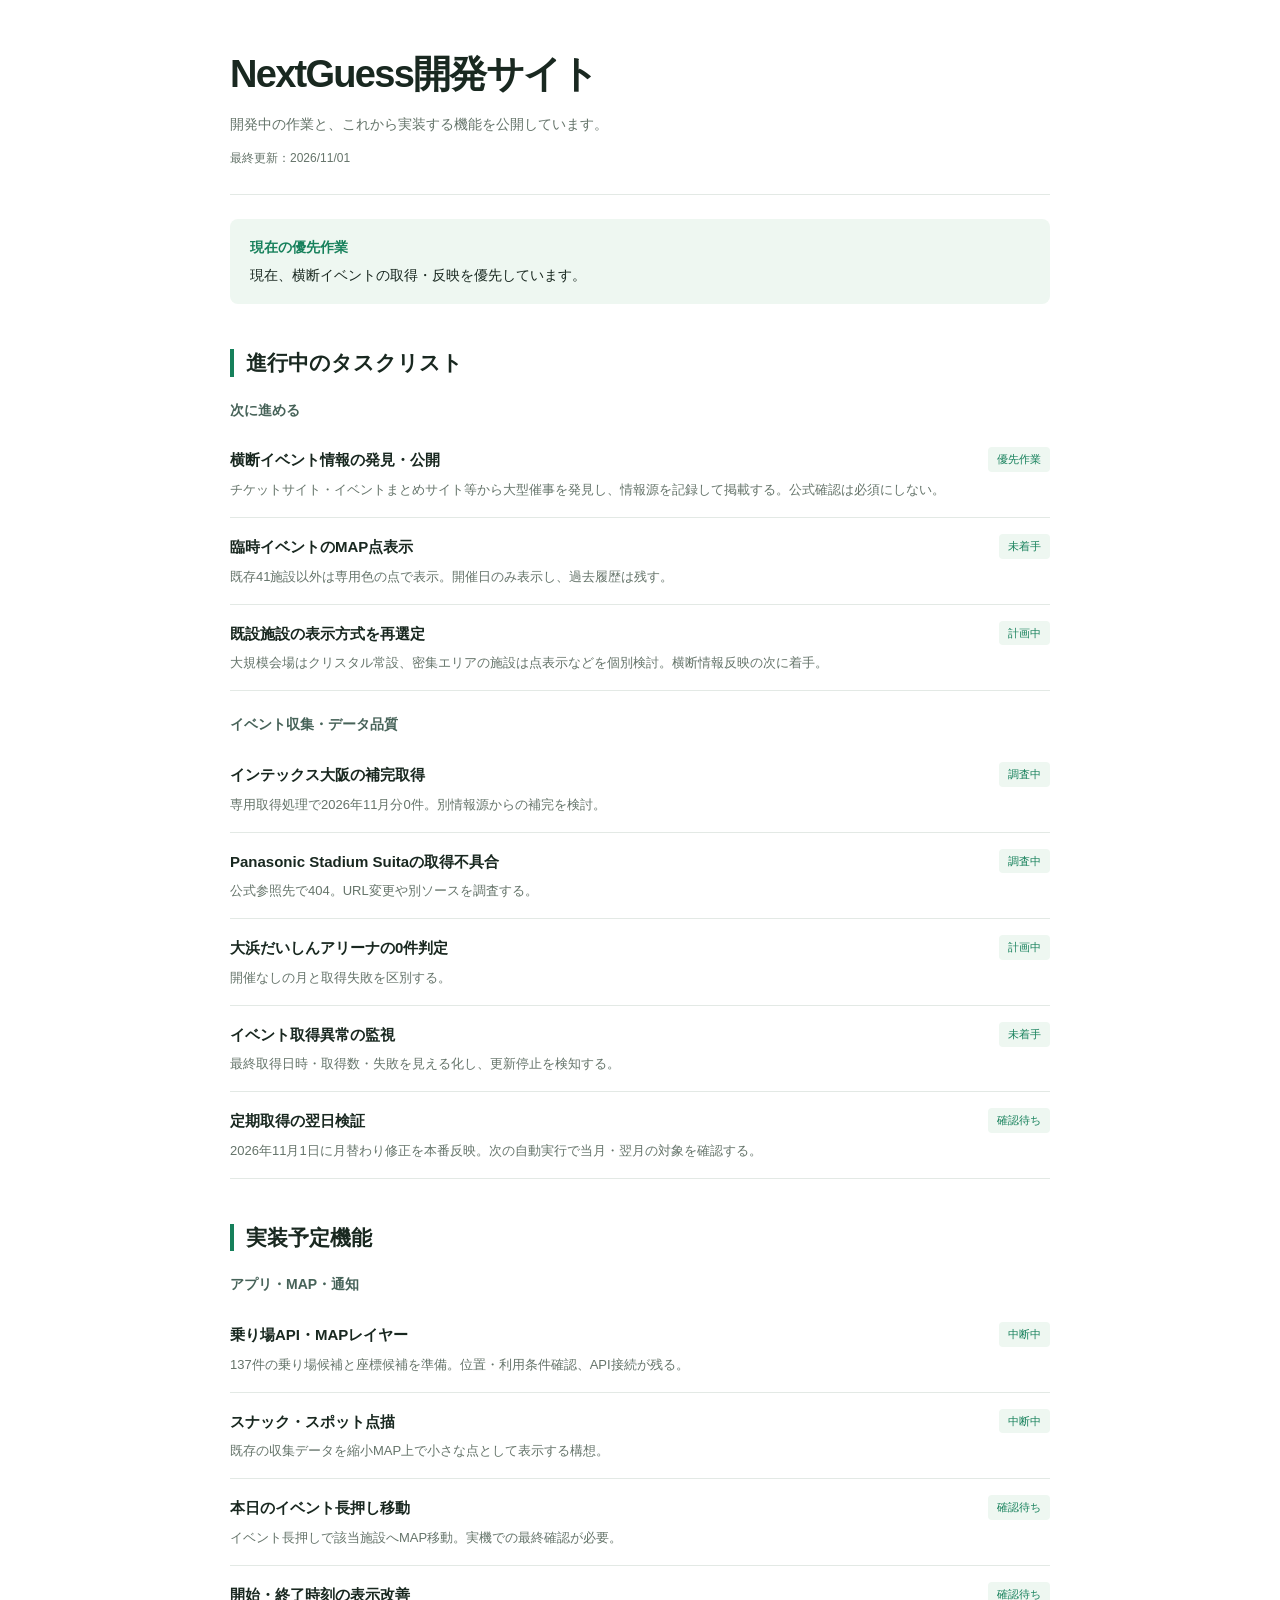
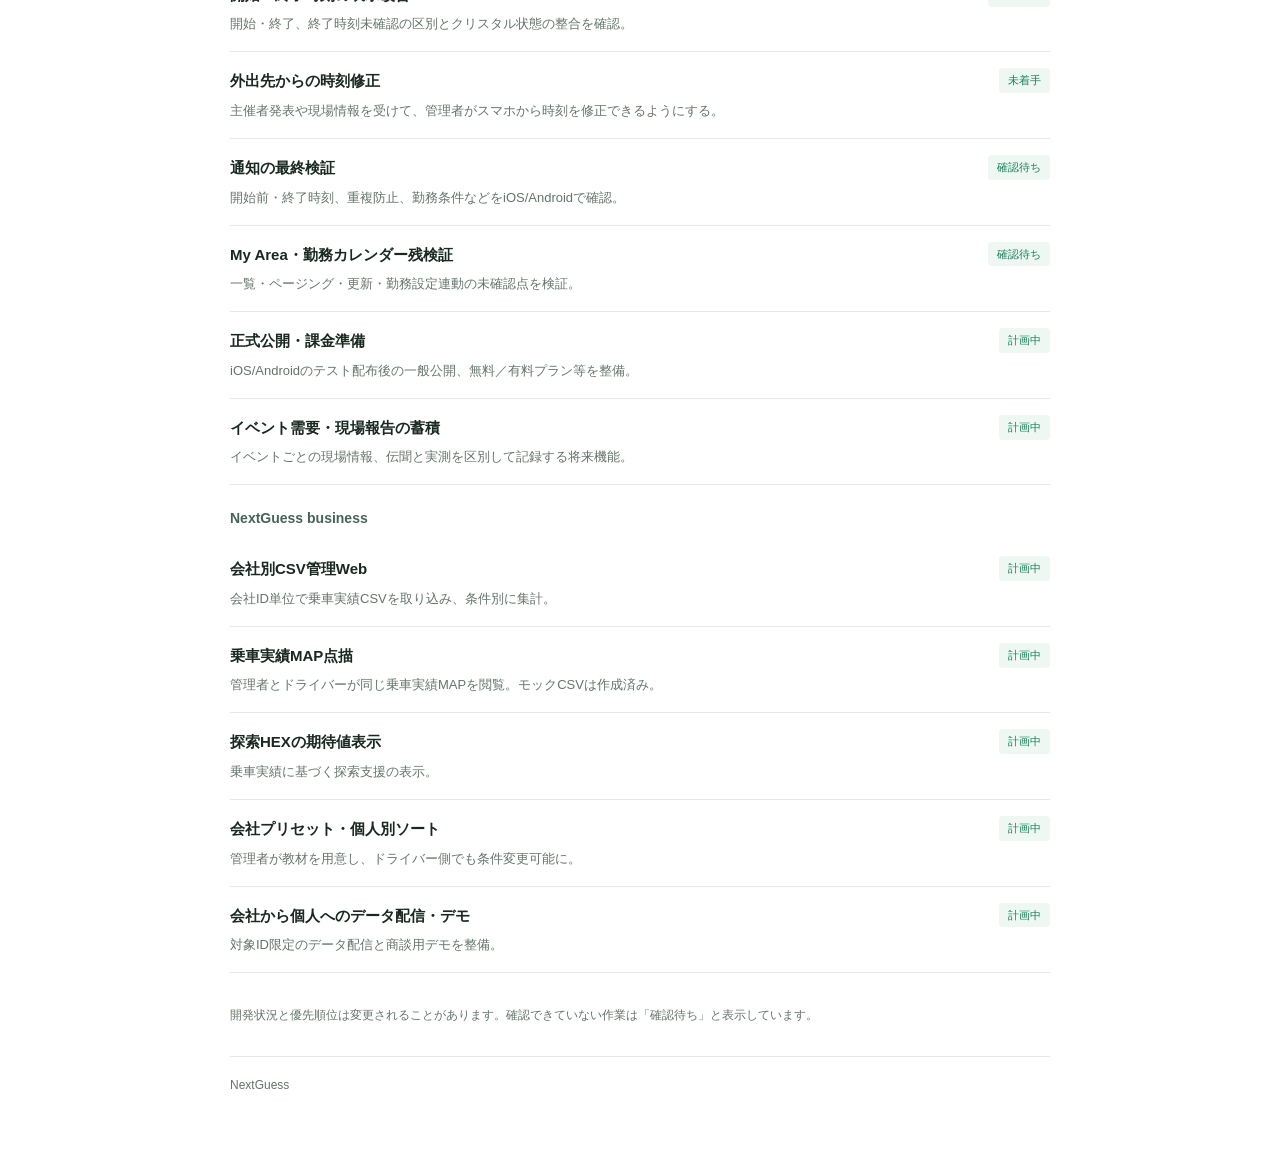
==== commit 547d002a: "Simplify public page to NextGuess development tasks and planned features" ====
--- a/preview/index.html
+++ b/preview/index.html
@@ -1,50 +1,39 @@
 <!doctype html>
-<html lang="ja"><head><meta charset="utf-8"><meta name="viewport" content="width=device-width,initial-scale=1">
-<meta name="description" content="NextGuessの現在の開発状況、今後の予定、未完了タスクを公開する進捗ページです。">
-<meta name="theme-color" content="#f5f7f6"><title>開発ロードマップ | NextGuess</title>
+<html lang="ja">
+<head>
+<meta charset="utf-8"><meta name="viewport" content="width=device-width,initial-scale=1">
+<meta name="description" content="NextGuessの開発中タスクと実装予定機能を公開しています。">
+<meta name="theme-color" content="#ffffff"><title>NextGuess開発サイト</title>
 <style>
-:root{--ink:#20302e;--muted:#63736e;--green:#176954;--line:#dde5e1;--bg:#f5f7f6;--paper:#fff;--warm:#e9f2ed}
-*{box-sizing:border-box}html{scroll-behavior:smooth}body{margin:0;background:var(--bg);color:var(--ink);font-family:-apple-system,BlinkMacSystemFont,"Hiragino Kaku Gothic ProN","Yu Gothic",Meiryo,sans-serif;line-height:1.75;font-size:15px}
-a{color:inherit}button{font:inherit}.wrap{width:min(1060px,calc(100% - 36px));margin:auto}
-header{background:#fff;border-bottom:1px solid var(--line)}.topnav{min-height:74px;display:flex;align-items:center;justify-content:space-between;gap:18px}.logo{font-weight:800;text-decoration:none;letter-spacing:-.035em;font-size:24px}.logo i{color:var(--green);font-style:normal}.navlinks{display:flex;gap:20px;align-items:center;font-size:13px;color:#51615d}.navlinks a{text-decoration:none}
-.hero{padding:72px 0 44px;background:linear-gradient(135deg,#e6f1eb,#f9fbf9 70%)}.eyebrow{font-size:12px;letter-spacing:.19em;font-weight:750;color:var(--green);text-transform:uppercase}
-h1{font-size:clamp(32px,5vw,54px);letter-spacing:-.045em;line-height:1.27;margin:14px 0 16px}h2{font-size:clamp(23px,3vw,30px);margin:0;letter-spacing:-.03em}p{margin:0}.lead{max-width:780px;color:#4d6058;font-size:17px}
-.hero-meta{display:flex;align-items:center;gap:12px;flex-wrap:wrap;margin-top:25px;color:#63716b;font-size:13px}.dot{display:inline-block;height:9px;width:9px;border-radius:50%;background:#399a76;margin-right:5px}
-main{padding-bottom:64px}.section{padding-top:42px}.section-header{display:flex;justify-content:space-between;align-items:end;gap:15px;margin-bottom:18px}.sub{color:var(--muted);font-size:13px}
-.metrics{display:grid;grid-template-columns:repeat(4,1fr);gap:12px;margin-top:-12px;position:relative}.metric{background:white;border:1px solid var(--line);padding:24px;border-radius:14px}.metric small{color:var(--muted);display:block}.metric strong{font-size:32px;line-height:1.3;display:block;margin-top:5px}.metric span{font-size:12px;color:var(--muted)}
-.panel{background:#fff;border:1px solid var(--line);border-radius:16px;padding:26px}.next{border-left:5px solid #27765f}.next p{margin-top:12px;font-size:16px;line-height:1.9}
-.steps{display:flex;flex-wrap:wrap;align-items:center;gap:9px;margin-top:19px}.step{background:#edf5f0;border:1px solid #d3e9db;padding:7px 12px;border-radius:8px;font-size:13px}.arrow{color:#90a39a}
-.filters{display:flex;gap:8px;flex-wrap:wrap;margin-bottom:18px}.filter{background:#fff;border:1px solid var(--line);border-radius:99px;padding:8px 14px;cursor:pointer;color:var(--muted);font-size:13px}.filter.active{background:var(--ink);color:white;border-color:var(--ink)}
-.group{margin-bottom:25px}.group-head{display:flex;align-items:center;gap:12px;margin:0 0 12px}.group-count{font-size:12px;color:var(--muted);background:#e8ecea;border-radius:18px;padding:2px 9px}
-.tasklist{display:grid;grid-template-columns:repeat(2,minmax(0,1fr));gap:12px}.task{border:1px solid var(--line);border-radius:13px;padding:19px;background:#fff}.task-top{display:flex;align-items:center;justify-content:space-between;gap:8px}.task-id{font-size:11px;letter-spacing:.05em;color:#83948c}.state{border-radius:99px;padding:3px 10px;font-size:11px;white-space:nowrap;background:#f0f2f1;color:#61726a}.state.doing{background:#dff0e6;color:#166b4e}.state.paused{background:#fff0dc;color:#88632c}.state.investigating{background:#fff0dc;color:#88632c}.state.verifying{background:#e6effa;color:#315f8b}.task h3{font-size:16px;line-height:1.5;margin:10px 0 7px}.task p{font-size:13px;color:var(--muted)}
-.history{display:grid;gap:10px}.history article{border-left:3px solid #c8ded1;padding:0 0 0 17px}.history time{font-size:12px;color:var(--green);font-weight:700}.history strong{display:block;font-size:15px;margin:4px 0}.history p{font-size:13px;color:var(--muted)}
-.notice{border:1px solid #dce6e0;background:#eef3ef;border-radius:12px;padding:19px;color:#52645b;font-size:13px;margin-top:24px}
-footer{border-top:1px solid var(--line);background:#fff;padding:26px 0;font-size:12px;color:var(--muted)}footer .wrap{display:flex;justify-content:space-between;gap:15px;flex-wrap:wrap}
-#loading{color:var(--muted);padding:25px}.empty{color:var(--muted);padding:12px}
-@media(max-width:720px){.wrap{width:min(100% - 28px,1060px)}.navlinks{gap:12px}.navlinks a:first-child{display:none}.hero{padding:48px 0 34px}.lead{font-size:15px}.metrics{grid-template-columns:repeat(2,1fr);margin-top:12px}.metric{padding:16px}.metric strong{font-size:28px}.tasklist{grid-template-columns:1fr}.panel{padding:20px}.section{padding-top:34px}.section-header{align-items:start;flex-direction:column}.steps{gap:6px}.step{font-size:12px}.arrow{display:none}}
-</style></head>
-<body><header><div class="wrap topnav"><a class="logo" href="./">Next<i>Guess</i></a><nav class="navlinks"><a href="#tasks">残タスク</a><a href="#history">更新履歴</a><a href="hive.html">アプリ紹介</a></nav></div></header>
-<section class="hero"><div class="wrap"><span class="eyebrow">NEXTGUESS / PUBLIC DEVELOPMENT BOARD</span><h1>NextGuessの、<br>いまと次。</h1><p class="lead">開発の進捗、残っている課題、これからの予定を公開しています。完了していないことも、そのまま掲載します。</p><div class="hero-meta"><span><i class="dot"></i>テスト配布・改善中</span><span id="lastUpdated">更新日を取得中</span><span>公開用ロードマップ</span></div></div></section>
-<main class="wrap"><div class="metrics" aria-label="開発状況"><div class="metric"><small>掲載タスク</small><strong id="total">—</strong><span>現在の管理対象</span></div><div class="metric"><small>直近の重点</small><strong id="focus">—</strong><span>最優先グループ</span></div><div class="metric"><small>調査・確認待ち</small><strong id="review">—</strong><span>結果を確認中</span></div><div class="metric"><small>中断・保留中</small><strong id="paused">—</strong><span>再開を予定</span></div></div>
-<section class="section" id="next"><div class="section-header"><h2>現在、取り組むこと</h2><span class="sub">直近の開発方針</span></div><div class="panel next"><span class="eyebrow">CURRENT PRIORITY</span><p id="headline">読み込み中…</p><p class="sub" id="subtitle"></p><div class="steps" id="steps"></div></div></section>
-<section class="section" id="tasks"><div class="section-header"><div><h2>残っている開発タスク</h2><p class="sub">着手中・保留中・確認待ちを含めて掲載</p></div><span class="sub">状況に応じて随時更新</span></div>
-<div class="filters" id="filters" role="group" aria-label="タスクの絞り込み"><button class="filter active" type="button" data-filter="all">すべて</button><button class="filter" type="button" data-filter="now">直近</button><button class="filter" type="button" data-filter="paused">中断中</button><button class="filter" type="button" data-filter="verifying">確認待ち</button></div><div id="taskGroups" aria-live="polite"><p id="loading">ロードマップを読み込み中…</p></div></section>
-<section class="section" id="history"><div class="section-header"><h2>直近の更新履歴</h2><span class="sub">確認できた進捗のみ掲載</span></div><div class="panel history" id="historyList"></div></section>
-<div class="notice">このページは開発状況の共有用です。予定・優先順位は変更されることがあります。各タスクの状況は公開用の整理であり、全機能の動作保証やリリース日時の確約を意味しません。個人の位置情報・売上・LINEでの発言は掲載しません。</div>
-</main><footer><div class="wrap"><span>© NextGuess / KUFU HIVE</span><span><a href="../privacy.html">プライバシーポリシー</a> ・ <a href="../delete-account.html">アカウント削除</a> ・ <a href="hive.html">KUFU HIVE旧ページ</a></span></div></footer>
+:root{--green:#16805b;--light:#eef7f1;--line:#e3e9e5;--ink:#192820;--muted:#65746a}
+*{box-sizing:border-box}body{margin:0;color:var(--ink);background:white;font-family:-apple-system,BlinkMacSystemFont,"Hiragino Kaku Gothic ProN","Yu Gothic",Meiryo,sans-serif;line-height:1.7}
+main{width:min(820px,calc(100% - 36px));margin:0 auto;padding:42px 0 70px}
+header{border-bottom:1px solid var(--line);padding-bottom:25px}h1{font-size:clamp(27px,5vw,38px);letter-spacing:-.045em;margin:0 0 6px}header p{font-size:14px;color:var(--muted);margin:0}.date{font-size:12px;color:var(--muted);margin-top:12px}
+h2{font-size:21px;margin:0 0 18px;padding-left:12px;border-left:4px solid var(--green);line-height:1.3}
+section{margin-top:45px}.intro{background:var(--light);border-radius:8px;padding:17px 20px;font-size:14px;margin-top:24px}.intro strong{display:block;color:var(--green);margin-bottom:4px}.intro p{margin:0}
+.group{margin:22px 0}.group h3{font-size:14px;color:#476359;margin:0 0 9px}.task{padding:16px 0;border-bottom:1px solid var(--line)}.task:first-child{border-top:1px solid var(--line)}.taskhead{display:flex;gap:10px;justify-content:space-between;align-items:start}.taskname{font-size:15px;font-weight:700}.status{font-size:11px;color:var(--green);background:var(--light);padding:3px 9px;border-radius:4px;white-space:nowrap}.task p{font-size:13px;color:var(--muted);margin:6px 0 0}.future .taskname{font-weight:650}
+.note{font-size:12px;color:var(--muted);margin-top:32px}footer{margin-top:30px;padding-top:18px;border-top:1px solid var(--line);font-size:12px;color:var(--muted)}
+@media(max-width:500px){main{padding-top:27px}.taskhead{align-items:flex-start}.taskname{max-width:72%}}
+</style>
+</head><body><main>
+<header><h1>NextGuess開発サイト</h1><p>開発中の作業と、これから実装する機能を公開しています。</p><div class="date" id="date"></div></header>
+<div class="intro"><strong>現在の優先作業</strong><p id="priority">読み込み中…</p></div>
+<section id="ongoing"><h2>進行中のタスクリスト</h2><div id="tasks">読み込み中…</div></section>
+<section class="future" id="upcoming"><h2>実装予定機能</h2><div id="features">読み込み中…</div></section>
+<p class="note">開発状況と優先順位は変更されることがあります。確認できていない作業は「確認待ち」と表示しています。</p>
+<footer>NextGuess</footer>
+</main>
 <script>
-const escapeHtml=(v)=>String(v??"").replace(/[&<>"']/g,c=>({"&":"&amp;","<":"&lt;",">":"&gt;",'"':"&quot;","'":"&#39;"}[c]));
-let roadmap=null;let active="all";
-const stateNames={doing:"優先対応",todo:"未着手",planned:"計画中",paused:"作業中断",verifying:"確認待ち",investigating:"調査中"};
-function render(){if(!roadmap)return;const sections=roadmap.sections;const items=sections.flatMap(s=>s.items.map(i=>({...{id:i[0],title:i[1],state:i[2],description:i[3]},section:s.id})));
-document.querySelector("#total").textContent=items.length;document.querySelector("#focus").textContent=sections.find(s=>s.id==="now")?.items.length??"—";document.querySelector("#review").textContent=items.filter(i=>["verifying","investigating"].includes(i.state)).length;document.querySelector("#paused").textContent=items.filter(i=>i.state==="paused").length;
-document.querySelector("#lastUpdated").textContent="最終更新："+roadmap.updated_at.replaceAll("-","/");document.querySelector("#headline").textContent=roadmap.headline;document.querySelector("#subtitle").textContent=roadmap.subtitle;
-document.querySelector("#steps").innerHTML=roadmap.next.split("→").map((s,i)=> (i?'<span class="arrow">→</span>':"")+'<span class="step">'+escapeHtml(s.trim())+'</span>').join("");
-const container=document.querySelector("#taskGroups");
-container.innerHTML=sections.map(s=>{const list=s.items.filter(i=>active==="all"||(active==="now"&&s.id==="now")||(active==="paused"&&i[2]==="paused")||(active==="verifying"&&["verifying","investigating"].includes(i[2])));if(!list.length)return "";
-return '<section class="group"><div class="group-head"><h3>'+escapeHtml(s.name)+'</h3><span class="group-count">'+list.length+'件</span></div><div class="tasklist">'+list.map(i=>'<article class="task"><div class="task-top"><span class="task-id">'+escapeHtml(i[0])+'</span><span class="state '+escapeHtml(i[2])+'">'+escapeHtml(stateNames[i[2]]||i[2])+'</span></div><h3>'+escapeHtml(i[1])+'</h3><p>'+escapeHtml(i[3])+'</p></article>').join("")+'</div></section>'}).join("")||'<p class="empty">該当するタスクはありません。</p>';
-document.querySelector("#historyList").innerHTML=roadmap.milestones.map(m=>'<article><time>'+escapeHtml(m.date)+'</time><strong>'+escapeHtml(m.title)+'</strong><p>'+escapeHtml(m.detail)+'</p></article>').join("");
-}
-document.querySelectorAll(".filter").forEach(b=>b.addEventListener("click",()=>{active=b.dataset.filter;document.querySelectorAll(".filter").forEach(x=>x.classList.toggle("active",x===b));render()}));
-fetch("data/roadmap.json",{cache:"no-store"}).then(r=>{if(!r.ok)throw Error("fetch failed");return r.json()}).then(d=>{roadmap=d;render()}).catch(()=>{document.querySelector("#taskGroups").innerHTML='<p class="empty">進捗データを取得できませんでした。時間をおいて再度お試しください。</p>';document.querySelector("#headline").textContent="ロードマップを取得できませんでした。"});
+const safe=s=>String(s??"").replace(/[&<>"']/g,c=>({"&":"&amp;","<":"&lt;",">":"&gt;",'"':"&quot;","'":"&#39;"}[c]));
+const labels={doing:"優先作業",investigating:"調査中",verifying:"確認待ち",paused:"中断中",todo:"未着手",planned:"計画中"};
+function task(i){return '<article class="task"><div class="taskhead"><span class="taskname">'+safe(i[1])+'</span><span class="status">'+safe(labels[i[2]]||i[2])+'</span></div><p>'+safe(i[3])+'</p></article>'}
+fetch('data/roadmap.json',{cache:'no-store'}).then(r=>{if(!r.ok)throw new Error('load');return r.json()}).then(d=>{
+ document.getElementById('date').textContent='最終更新：'+d.updated_at.replaceAll('-','/');
+ document.getElementById('priority').textContent=d.headline;
+ const a=d.sections;
+ const current=a.filter(s=>s.id==='now'||s.id==='collection');
+ const future=a.filter(s=>s.id==='app'||s.id==='business');
+ document.getElementById('tasks').innerHTML=current.map(s=>'<div class="group"><h3>'+safe(s.name)+'</h3>'+s.items.map(task).join('')+'</div>').join('');
+ document.getElementById('features').innerHTML=future.map(s=>'<div class="group"><h3>'+safe(s.name)+'</h3>'+s.items.map(task).join('')+'</div>').join('');
+}).catch(()=>{document.getElementById('tasks').textContent='データを読み込めませんでした。';document.getElementById('features').textContent='再読み込みしてください。'});
 </script></body></html>
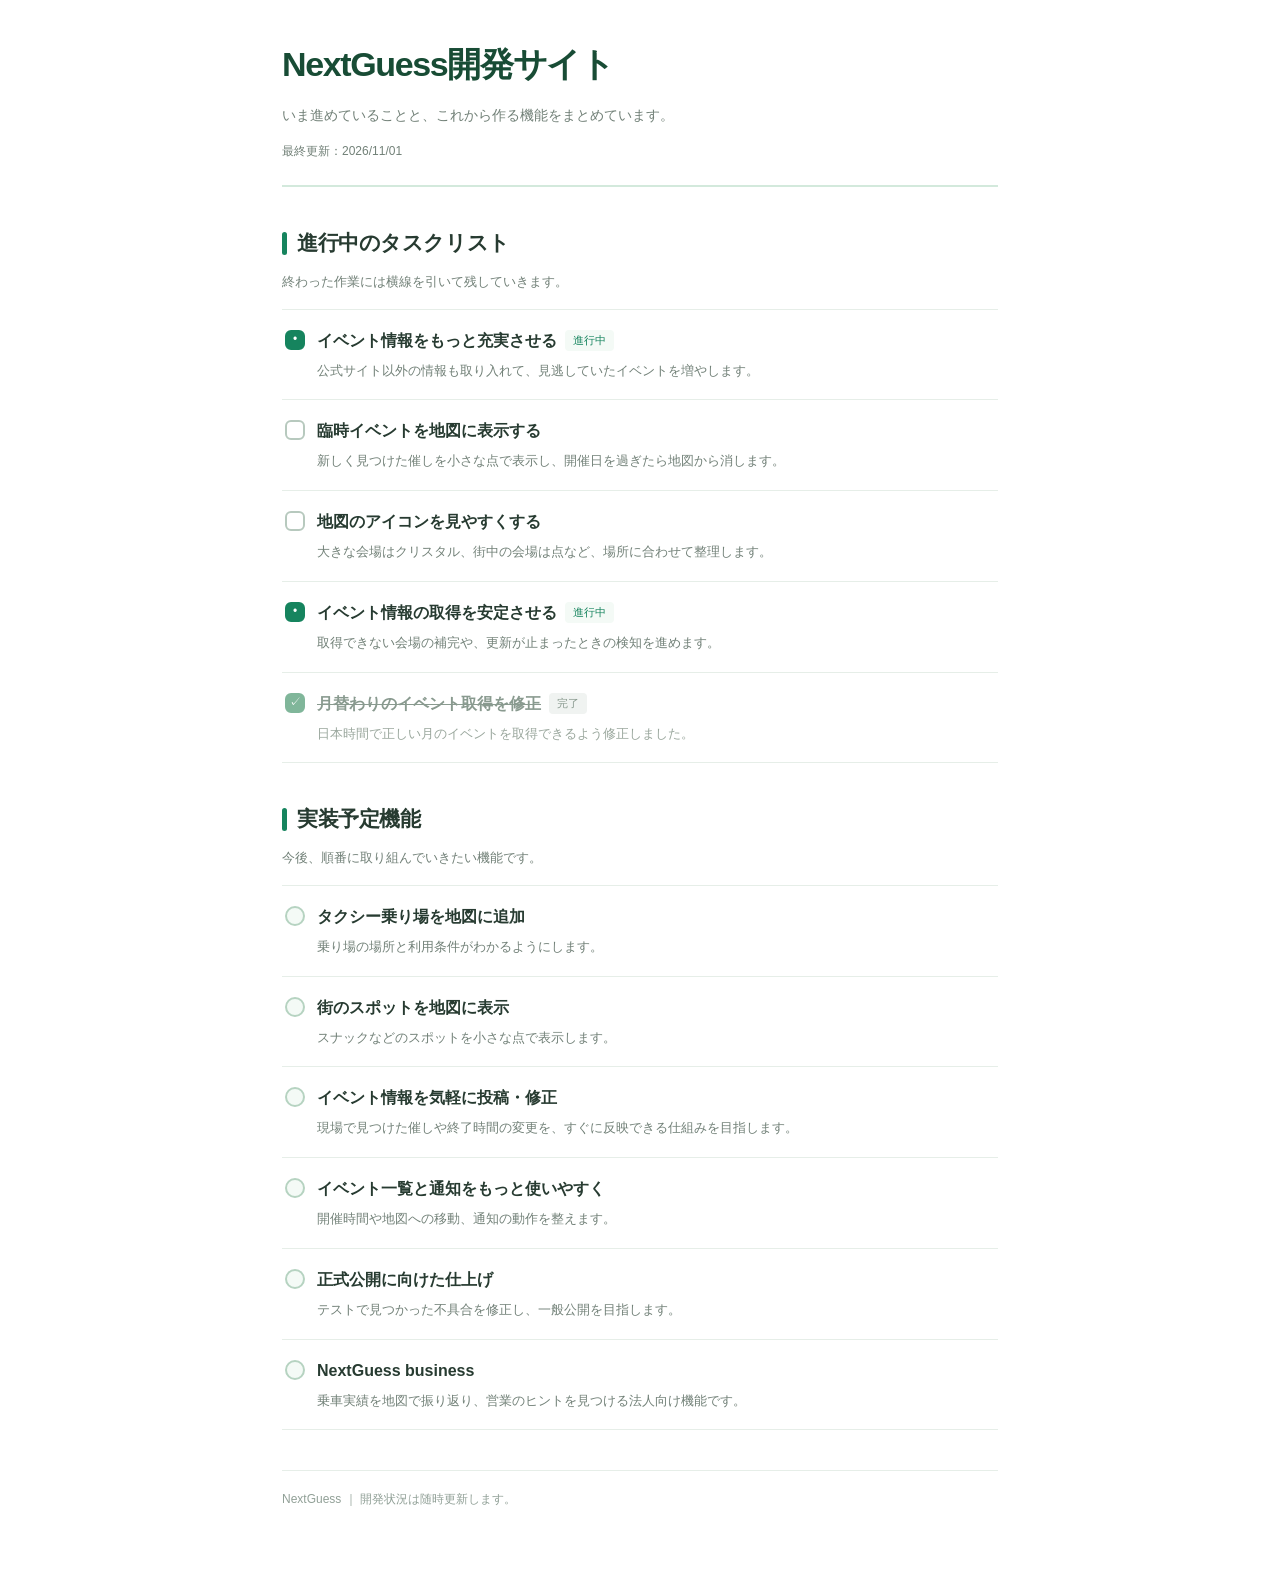
==== commit 63e1f07c: "Show simple task checklist and planned features on NextGuess site" ====
--- a/preview/index.html
+++ b/preview/index.html
@@ -1,39 +1,15 @@
-<!doctype html>
-<html lang="ja">
-<head>
-<meta charset="utf-8"><meta name="viewport" content="width=device-width,initial-scale=1">
-<meta name="description" content="NextGuessの開発中タスクと実装予定機能を公開しています。">
-<meta name="theme-color" content="#ffffff"><title>NextGuess開発サイト</title>
-<style>
-:root{--green:#16805b;--light:#eef7f1;--line:#e3e9e5;--ink:#192820;--muted:#65746a}
-*{box-sizing:border-box}body{margin:0;color:var(--ink);background:white;font-family:-apple-system,BlinkMacSystemFont,"Hiragino Kaku Gothic ProN","Yu Gothic",Meiryo,sans-serif;line-height:1.7}
-main{width:min(820px,calc(100% - 36px));margin:0 auto;padding:42px 0 70px}
-header{border-bottom:1px solid var(--line);padding-bottom:25px}h1{font-size:clamp(27px,5vw,38px);letter-spacing:-.045em;margin:0 0 6px}header p{font-size:14px;color:var(--muted);margin:0}.date{font-size:12px;color:var(--muted);margin-top:12px}
-h2{font-size:21px;margin:0 0 18px;padding-left:12px;border-left:4px solid var(--green);line-height:1.3}
-section{margin-top:45px}.intro{background:var(--light);border-radius:8px;padding:17px 20px;font-size:14px;margin-top:24px}.intro strong{display:block;color:var(--green);margin-bottom:4px}.intro p{margin:0}
-.group{margin:22px 0}.group h3{font-size:14px;color:#476359;margin:0 0 9px}.task{padding:16px 0;border-bottom:1px solid var(--line)}.task:first-child{border-top:1px solid var(--line)}.taskhead{display:flex;gap:10px;justify-content:space-between;align-items:start}.taskname{font-size:15px;font-weight:700}.status{font-size:11px;color:var(--green);background:var(--light);padding:3px 9px;border-radius:4px;white-space:nowrap}.task p{font-size:13px;color:var(--muted);margin:6px 0 0}.future .taskname{font-weight:650}
-.note{font-size:12px;color:var(--muted);margin-top:32px}footer{margin-top:30px;padding-top:18px;border-top:1px solid var(--line);font-size:12px;color:var(--muted)}
-@media(max-width:500px){main{padding-top:27px}.taskhead{align-items:flex-start}.taskname{max-width:72%}}
-</style>
-</head><body><main>
-<header><h1>NextGuess開発サイト</h1><p>開発中の作業と、これから実装する機能を公開しています。</p><div class="date" id="date"></div></header>
-<div class="intro"><strong>現在の優先作業</strong><p id="priority">読み込み中…</p></div>
-<section id="ongoing"><h2>進行中のタスクリスト</h2><div id="tasks">読み込み中…</div></section>
-<section class="future" id="upcoming"><h2>実装予定機能</h2><div id="features">読み込み中…</div></section>
-<p class="note">開発状況と優先順位は変更されることがあります。確認できていない作業は「確認待ち」と表示しています。</p>
-<footer>NextGuess</footer>
-</main>
-<script>
-const safe=s=>String(s??"").replace(/[&<>"']/g,c=>({"&":"&amp;","<":"&lt;",">":"&gt;",'"':"&quot;","'":"&#39;"}[c]));
-const labels={doing:"優先作業",investigating:"調査中",verifying:"確認待ち",paused:"中断中",todo:"未着手",planned:"計画中"};
-function task(i){return '<article class="task"><div class="taskhead"><span class="taskname">'+safe(i[1])+'</span><span class="status">'+safe(labels[i[2]]||i[2])+'</span></div><p>'+safe(i[3])+'</p></article>'}
-fetch('data/roadmap.json',{cache:'no-store'}).then(r=>{if(!r.ok)throw new Error('load');return r.json()}).then(d=>{
- document.getElementById('date').textContent='最終更新：'+d.updated_at.replaceAll('-','/');
- document.getElementById('priority').textContent=d.headline;
- const a=d.sections;
- const current=a.filter(s=>s.id==='now'||s.id==='collection');
- const future=a.filter(s=>s.id==='app'||s.id==='business');
- document.getElementById('tasks').innerHTML=current.map(s=>'<div class="group"><h3>'+safe(s.name)+'</h3>'+s.items.map(task).join('')+'</div>').join('');
- document.getElementById('features').innerHTML=future.map(s=>'<div class="group"><h3>'+safe(s.name)+'</h3>'+s.items.map(task).join('')+'</div>').join('');
-}).catch(()=>{document.getElementById('tasks').textContent='データを読み込めませんでした。';document.getElementById('features').textContent='再読み込みしてください。'});
+<!doctype html><html lang="ja"><head><meta charset="utf-8"><meta name="viewport" content="width=device-width,initial-scale=1"><meta name="theme-color" content="#ffffff"><meta name="description" content="NextGuessの開発状況と、これから実装する機能をわかりやすく公開しています。"><title>NextGuess開発サイト</title><style>
+:root{--green:#16845e;--ink:#273b31;--muted:#728178;--line:#e6eee8;--soft:#f4faf6}
+*{box-sizing:border-box}body{margin:0;background:white;color:var(--ink);font-family:-apple-system,BlinkMacSystemFont,"Hiragino Kaku Gothic ProN","Yu Gothic",Meiryo,sans-serif;line-height:1.75}main{max-width:760px;margin:auto;padding:35px 22px 70px}
+h1{font-size:clamp(26px,5vw,34px);letter-spacing:-.04em;margin:0;color:#184c35}header{padding-bottom:23px;border-bottom:2px solid #d3e9dc}header p{color:var(--muted);font-size:14px;margin:8px 0 0}.date{margin-top:14px;color:var(--muted);font-size:12px}
+section{margin-top:38px}h2{font-size:21px;letter-spacing:-.02em;margin:0 0 16px;display:flex;gap:10px;align-items:center}h2:before{content:"";width:5px;height:23px;border-radius:6px;background:var(--green)}.sub{font-size:13px;color:var(--muted);margin:-7px 0 15px}
+.item{display:flex;gap:12px;border-bottom:1px solid var(--line);padding:17px 3px}.item:first-child{border-top:1px solid var(--line)}.symbol{width:20px;height:20px;border:2px solid #b7c9be;border-radius:6px;flex:0 0 20px;margin-top:3px;display:flex;align-items:center;justify-content:center;font-size:12px;color:white}.item.active .symbol{border-color:var(--green);background:var(--green)}.item.done .symbol{border-color:#80b69a;background:#80b69a}.item.done .symbol:after{content:"✓"}.item.active .symbol:after{content:"•"}.item.planned .symbol{border-radius:50%;border-color:#b6d3c1;background:var(--soft)}.content{flex:1;min-width:0}.headline{display:flex;gap:8px;align-items:center;flex-wrap:wrap}.name{font-size:16px;font-weight:680}.status{font-size:11px;color:var(--green);background:var(--soft);border-radius:4px;padding:1px 8px}.item p{font-size:13px;color:var(--muted);margin:5px 0 0}.item.done .name{text-decoration:line-through;color:#899a8f}.item.done p{color:#9aa79d}.item.done .status{background:#f0f3f1;color:#899a8f}
+footer{font-size:12px;color:#91a097;border-top:1px solid var(--line);margin-top:40px;padding-top:18px}
+</style></head><body><main><header><h1>NextGuess開発サイト</h1><p>いま進めていることと、これから作る機能をまとめています。</p><div class="date" id="date"></div></header>
+<section><h2>進行中のタスクリスト</h2><p class="sub">終わった作業には横線を引いて残していきます。</p><div id="current">読み込み中…</div></section>
+<section><h2>実装予定機能</h2><p class="sub">今後、順番に取り組んでいきたい機能です。</p><div id="planned">読み込み中…</div></section>
+<footer>NextGuess ｜ 開発状況は随時更新します。</footer></main><script>
+const escapeHtml=x=>String(x??"").replace(/[&<>"']/g,c=>({"&":"&amp;","<":"&lt;",">":"&gt;",'"':"&quot;","'":"&#39;"}[c]));
+function card(x,planned){const s=planned?"planned":x.status;return '<article class="item '+escapeHtml(s)+'"><div class="symbol" aria-hidden="true"></div><div class="content"><div class="headline"><span class="name">'+escapeHtml(x.title)+'</span>'+(s==="done"?'<span class="status">完了</span>':s==="active"?'<span class="status">進行中</span>':"")+'</div><p>'+escapeHtml(x.note)+'</p></div></article>'}
+fetch("data/public-roadmap.json",{cache:"no-store"}).then(r=>{if(!r.ok)throw Error("load");return r.json()}).then(d=>{document.getElementById("date").textContent="最終更新："+d.updated_at.replaceAll("-","/");document.getElementById("current").innerHTML=d.current.map(x=>card(x,false)).join("");document.getElementById("planned").innerHTML=d.planned.map(x=>card(x,true)).join("")}).catch(()=>{document.getElementById("current").textContent="表示できませんでした。再読み込みしてください。";document.getElementById("planned").textContent="表示できませんでした。"});
 </script></body></html>
